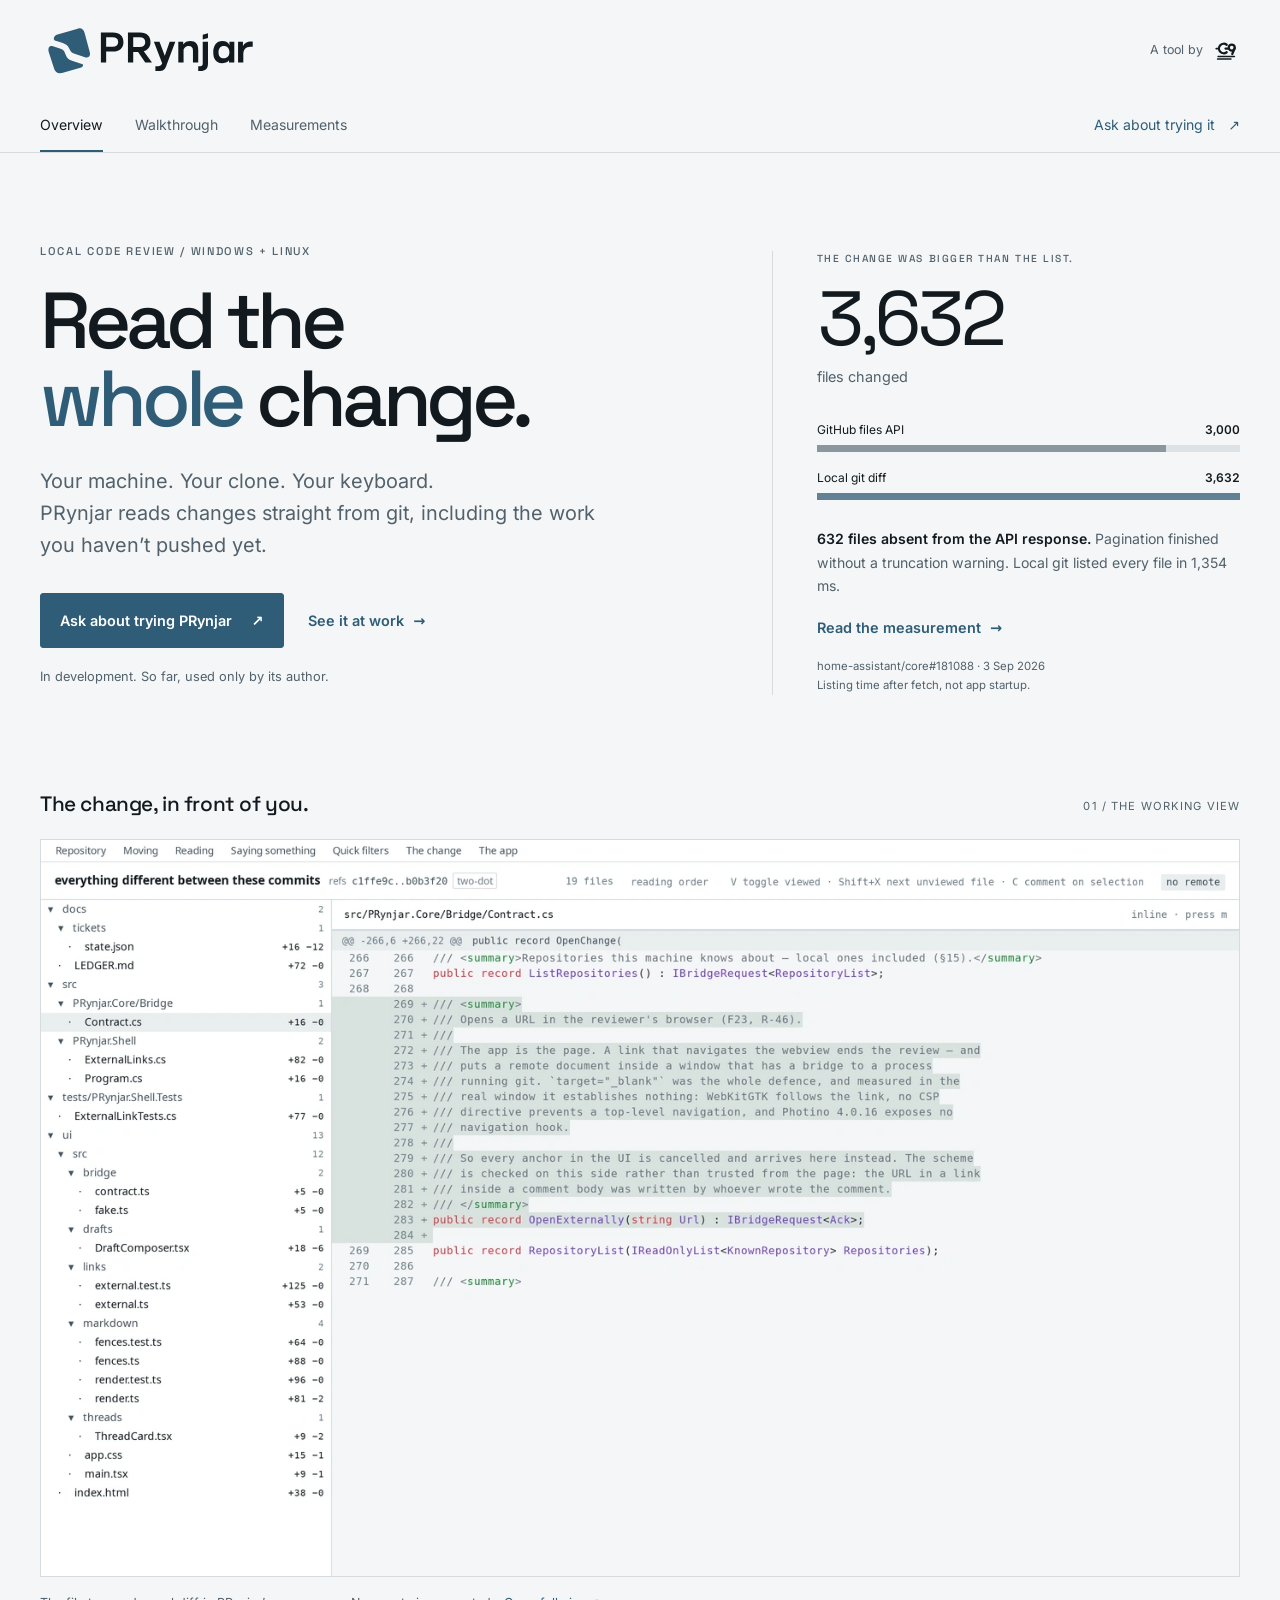
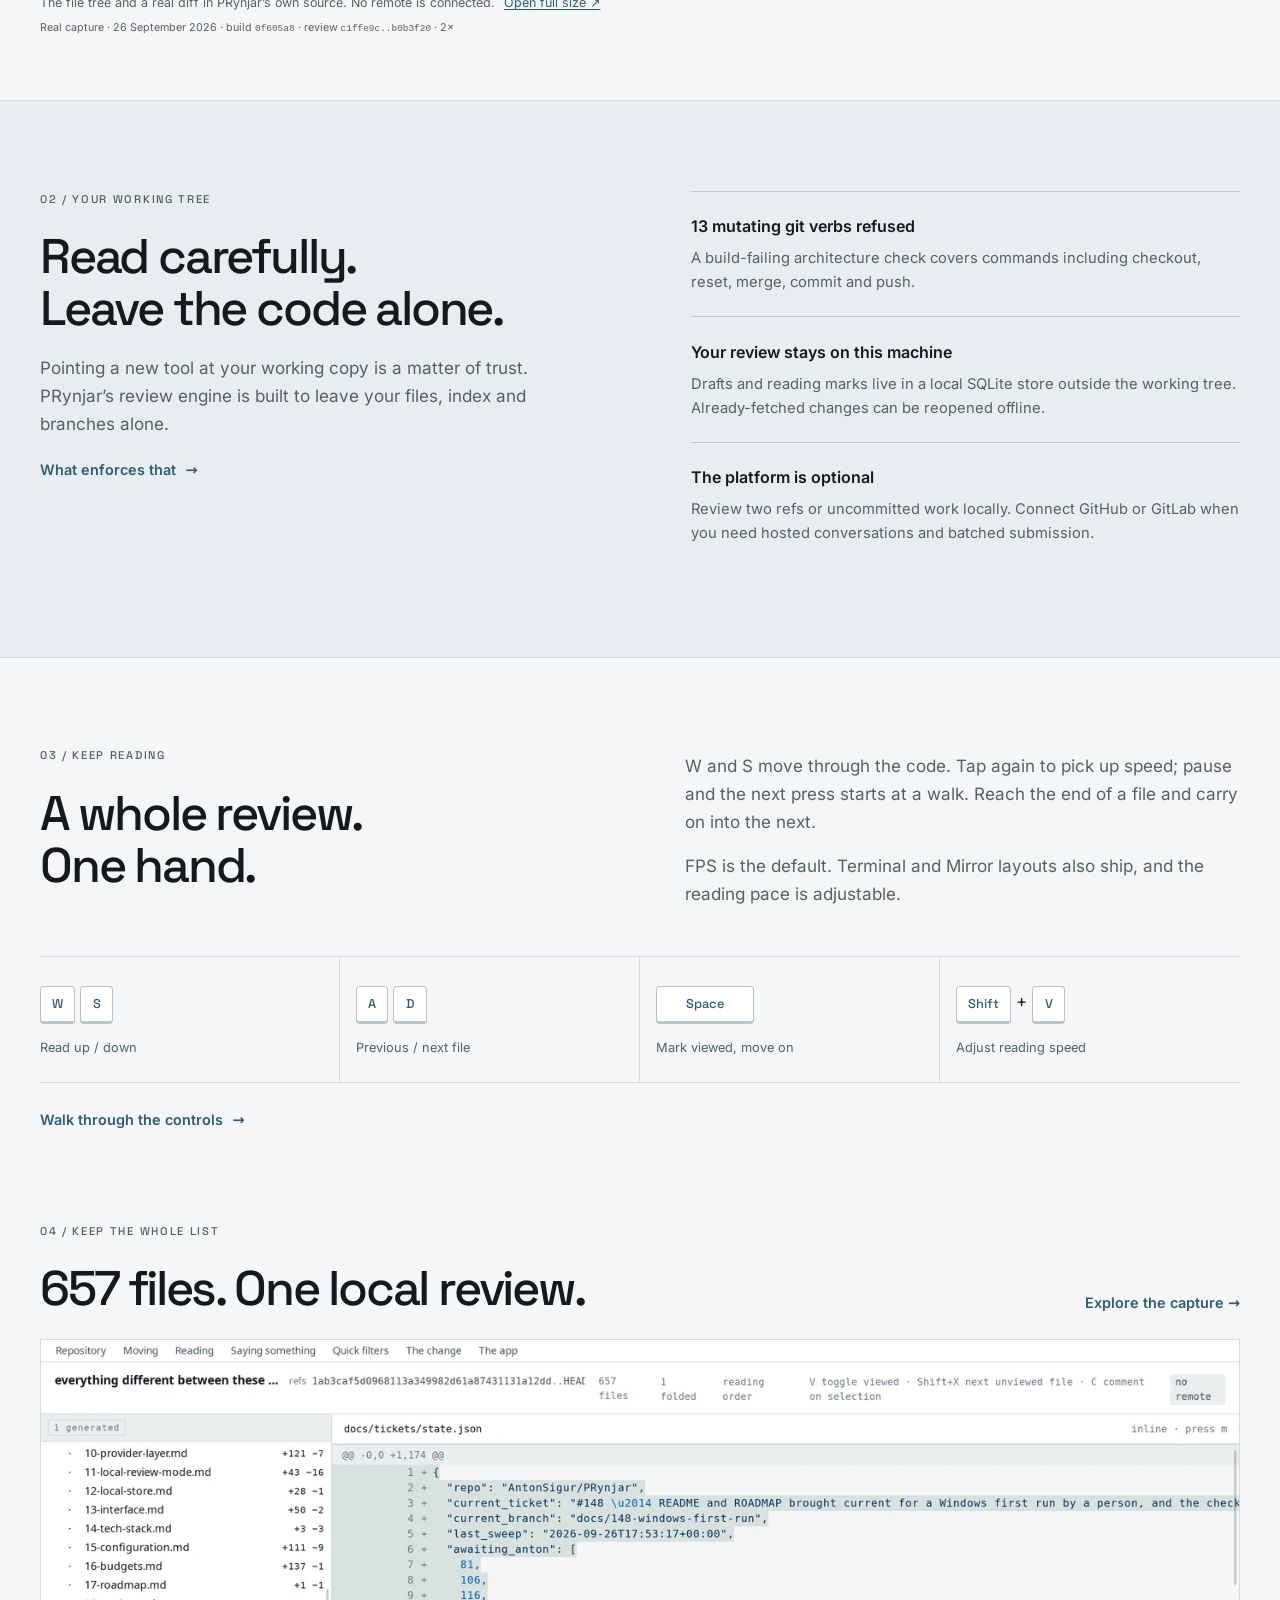
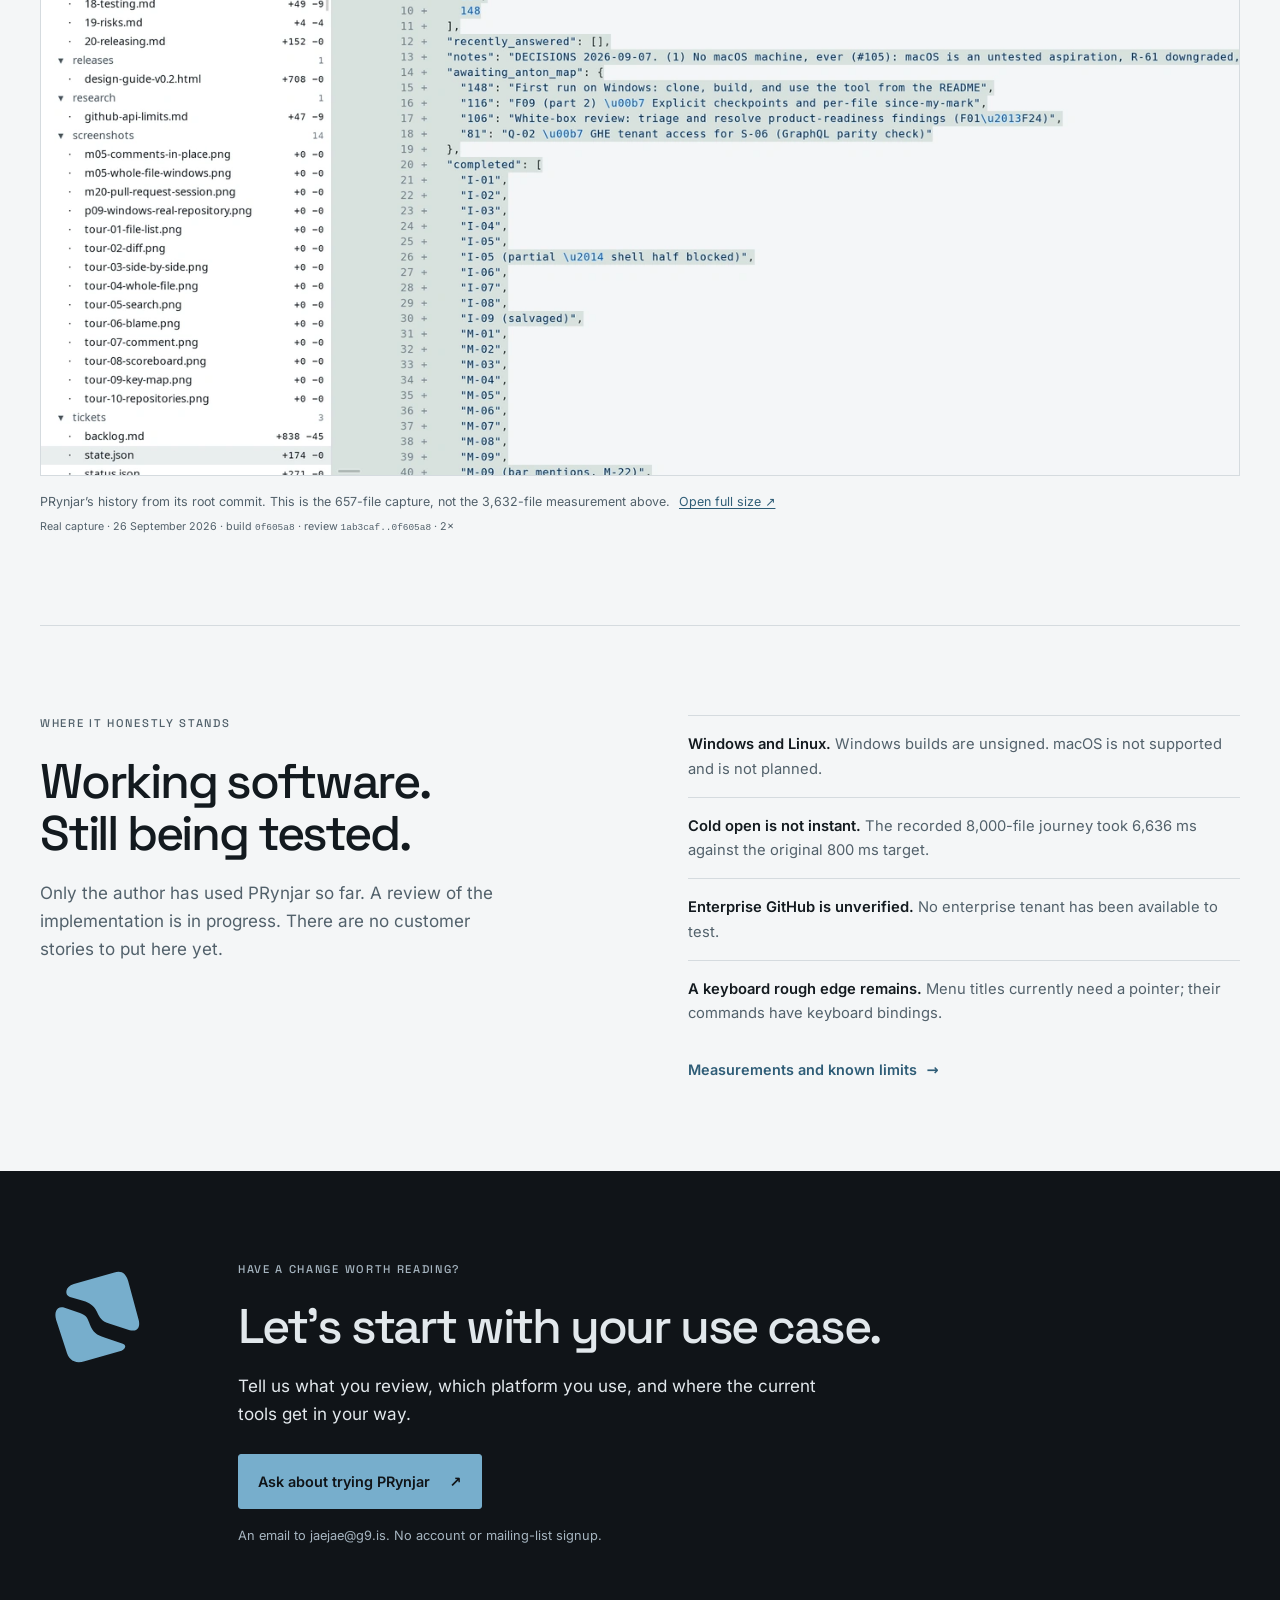
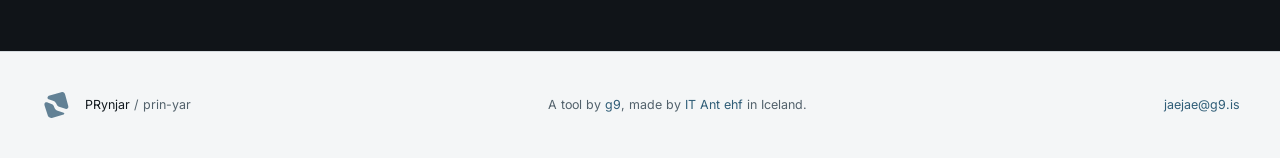
==== prynjar/index.html @ 42851b6b "publish: G9 static build (source 1573a5df144d)" ====
<!DOCTYPE html><html lang="en" data-product="prynjar"> <head><meta charset="utf-8"><meta name="viewport" content="width=device-width, initial-scale=1"><meta name="generator" content="Astro v5.18.2"><title>PRynjar — Read the whole change. | g9</title><meta name="description" content="Local code review for large changes and work you have not pushed yet. Read from git, keep drafts on your machine, and move with the keyboard."><link rel="canonical" href="https://g9.is/prynjar/"><meta name="theme-color" content="#f4f6f7"><link rel="icon" href="/prynjar/brand/prynjar.ico" sizes="16x16 24x24 32x32 48x48 64x64 128x128 256x256"><link rel="icon" href="/prynjar/brand/favicon.svg" type="image/svg+xml"><link rel="icon" href="/prynjar/brand/icon-32.png" type="image/png" sizes="32x32"><link rel="mask-icon" href="/products/prynjar.svg" color="#628195"><!-- Palette: Rose Peach (theme 6) is the locked default. The ?theme= switch
         (1–6) stays available for /preview; set data-theme before paint. --><script>
      (function () {
        try {
          var t = parseInt(
            new URLSearchParams(window.location.search).get('theme'),
            10
          );
          document.documentElement.dataset.theme =
            t >= 1 && t <= 6 ? String(t) : '6';
        } catch (e) {
          document.documentElement.dataset.theme = '6';
        }
      })();
    </script><!-- Open Graph --><meta property="og:type" content="website"><meta property="og:site_name" content="G9"><meta property="og:title" content="PRynjar — Read the whole change. | g9"><meta property="og:description" content="Local code review for large changes and work you have not pushed yet. Read from git, keep drafts on your machine, and move with the keyboard."><meta property="og:url" content="https://g9.is/prynjar/"><meta property="og:image" content="https://g9.is/prynjar/og.png"><meta property="og:image:alt" content="PRynjar. Read the whole change. Local code review by g9."><!-- Twitter --><meta name="twitter:card" content="summary_large_image"><meta name="twitter:title" content="PRynjar — Read the whole change. | g9"><meta name="twitter:description" content="Local code review for large changes and work you have not pushed yet. Read from git, keep drafts on your machine, and move with the keyboard."><meta name="twitter:image" content="https://g9.is/prynjar/og.png"><meta name="twitter:image:alt" content="PRynjar. Read the whole change. Local code review by g9."><link rel="sitemap" href="/sitemap-index.xml"><link rel="stylesheet" href="/assets/index.BQxhFFnc.css">
<link rel="stylesheet" href="/assets/index.HFUEUVM_.css"></head> <body> <a class="skip-link" href="#main">Skip to content</a>  <header class="pr-header"> <div class="pr-container pr-header-inner"> <a class="pr-brand" href="/prynjar/" aria-label="PRynjar overview"> <img class="pr-lockup" src="/prynjar/brand/lockup.svg" width="224" height="60" alt="PRynjar"> <img class="pr-compact-mark" src="/products/prynjar.svg" width="44" height="44" alt="PRynjar"> </a> <a class="pr-parent" href="/" aria-label="G9 home"><span>A tool by</span><svg class="wordmark " width="25" height="25" viewBox="0 0 100 100" role="img" aria-label="G9" fill="none" xmlns="http://www.w3.org/2000/svg"> <g stroke="currentColor" stroke-linecap="round" stroke-linejoin="round"> <g stroke-width="9"> <path d="M46.7 27 A19 19 0 1 0 46.7 57"></path> <path d="M54 42 L42 42"></path> </g> <g stroke-width="9"> <circle cx="67" cy="38" r="12"></circle> <path d="M78.6 40.9 L69 64"></path> </g> <g stroke-width="5.25"> <path d="M12 74 L78 74"></path> <path d="M10 84 L64 84"></path> </g> <g stroke-width="7"> <path d="M5 42 L11 42"></path> </g> </g> </svg></a> </div> <nav class="pr-container pr-nav" aria-label="PRynjar"> <a href="/prynjar/" aria-current="page">Overview</a><a href="/prynjar/workflow/">Walkthrough</a><a href="/prynjar/measurements/">Measurements</a> <a class="pr-nav-contact" href="/prynjar/#try">Ask about trying it <span aria-hidden="true">↗</span></a> </nav> </header> <main id="main" tabindex="-1"> <section class="pr-container pr-hero" aria-labelledby="headline"> <div class="pr-hero-copy"> <p class="pr-kicker">Local code review / Windows + Linux</p> <h1 id="headline">Read the<br><em>whole</em> change.</h1> <p class="pr-lede">Your machine. Your clone. Your keyboard.<br>PRynjar reads changes straight from git, including the work you haven’t pushed yet.</p> <div class="pr-actions"> <a class="pr-button" href="mailto:jaejae@g9.is?subject=Trying%20PRynjar">Ask about trying PRynjar <span aria-hidden="true">↗</span></a> <a class="pr-text-link" href="/prynjar/workflow/">See it at work <span aria-hidden="true">→</span></a> </div> <p class="pr-small">In development. So far, used only by its author.</p> </div> <aside class="pr-evidence" aria-label="The measurement that started PRynjar"> <p class="pr-kicker">The change was bigger than the list.</p> <div class="pr-measure-number">3,632<span>files changed</span></div> <div class="pr-bar-label"><span>GitHub files API</span><strong>3,000</strong></div> <div class="pr-measure-bar pr-measure-api" aria-hidden="true"><span></span></div> <div class="pr-bar-label"><span>Local git diff</span><strong>3,632</strong></div> <div class="pr-measure-bar pr-measure-git" aria-hidden="true"><span></span></div> <p><strong>632 files absent from the API response.</strong> Pagination finished without a truncation warning. Local git listed every file in 1,354 ms.</p> <a class="pr-text-link" href="/prynjar/measurements/#origin">Read the measurement <span aria-hidden="true">→</span></a> <p class="pr-micro">home-assistant/core#181088 · 3 Sep 2026<br>Listing time after fetch, not app startup.</p> </aside> </section> <section class="pr-container pr-product-view" aria-labelledby="view-title"> <div class="pr-section-line"><h2 id="view-title">The change, in front of you.</h2><span>01 / The working view</span></div> <figure class="pr-shot"> <a class="pr-shot-image" href="/assets/tour-02-diff.sUA-A8cJ.png" aria-label="Open full-size screenshot: PRynjar’s 19-file change tree beside a highlighted C# diff, with the menu bar and keyboard hints"> <img src="/assets/tour-02-diff.sUA-A8cJ_Z2rB0U1.webp" srcset="/assets/tour-02-diff.sUA-A8cJ_2p5Kxu.webp 700w, /assets/tour-02-diff.sUA-A8cJ_Z1NSpfc.webp 1400w, /assets/tour-02-diff.sUA-A8cJ_Z1UMCbw.webp 2100w, /assets/tour-02-diff.sUA-A8cJ_Z2rB0U1.webp 2800w" alt="PRynjar’s 19-file change tree beside a highlighted C# diff, with the menu bar and keyboard hints" sizes="(max-width: 760px) 1400px, (max-width: 1320px) 92vw, 1240px" loading="eager" fetchpriority="high" decoding="async" width="2800" height="1720"> </a> <figcaption> <span>The file tree and a real diff in PRynjar’s own source. No remote is connected. <a href="/assets/tour-02-diff.sUA-A8cJ.png">Open full size ↗</a></span> <span class="pr-provenance">Real capture · 26 September 2026 · build <code>0f605a8</code> · review <code>c1ffe9c..b0b3f20</code> · 2×</span> </figcaption> </figure> <p class="pr-mobile-hint">Swipe the image to read the interface, or open it at full size.</p> </section> <section class="pr-trust" aria-labelledby="trust-title"> <div class="pr-container pr-trust-grid"> <div> <p class="pr-kicker">02 / Your working tree</p> <h2 id="trust-title">Read carefully.<br>Leave the code alone.</h2> <p>Pointing a new tool at your working copy is a matter of trust. PRynjar’s review engine is built to leave your files, index and branches alone.</p> <a class="pr-text-link" href="/prynjar/measurements/#working-tree">What enforces that <span aria-hidden="true">→</span></a> </div> <dl class="pr-trust-facts"> <div><dt>13 mutating git verbs refused</dt><dd>A build-failing architecture check covers commands including checkout, reset, merge, commit and push.</dd></div> <div><dt>Your review stays on this machine</dt><dd>Drafts and reading marks live in a local SQLite store outside the working tree. Already-fetched changes can be reopened offline.</dd></div> <div><dt>The platform is optional</dt><dd>Review two refs or uncommitted work locally. Connect GitHub or GitLab when you need hosted conversations and batched submission.</dd></div> </dl> </div> </section> <section class="pr-container pr-section" aria-labelledby="keyboard-title"> <div class="pr-split"> <div><p class="pr-kicker">03 / Keep reading</p><h2 id="keyboard-title">A whole review.<br>One hand.</h2></div> <div><p>W and S move through the code. Tap again to pick up speed; pause and the next press starts at a walk. Reach the end of a file and carry on into the next.</p><p>FPS is the default. Terminal and Mirror layouts also ship, and the reading pace is adjustable.</p></div> </div> <dl class="pr-key-strip"> <div><dt><kbd>W</kbd> <kbd>S</kbd></dt><dd>Read up / down</dd></div> <div><dt><kbd>A</kbd> <kbd>D</kbd></dt><dd>Previous / next file</dd></div> <div><dt><kbd class="pr-space">Space</kbd></dt><dd>Mark viewed, move on</dd></div> <div><dt><kbd>Shift</kbd> + <kbd>V</kbd></dt><dd>Adjust reading speed</dd></div> </dl> <a class="pr-text-link" href="/prynjar/workflow/#keyboard">Walk through the controls <span aria-hidden="true">→</span></a> </section> <section class="pr-container pr-section pr-scale-section" aria-labelledby="scale-title"> <div class="pr-section-line"><div><p class="pr-kicker">04 / Keep the whole list</p><h2 id="scale-title">657 files. One local review.</h2></div><a class="pr-text-link" href="/prynjar/workflow/#scale">Explore the capture →</a></div> <figure class="pr-shot"> <a class="pr-shot-image" href="/assets/tour-13-scale.ChLCrhIO.png" aria-label="Open full-size screenshot: A real PRynjar review of 657 files, with the file count, tree and a bookkeeping file open"> <img src="/assets/tour-13-scale.ChLCrhIO_Z21K71v.webp" srcset="/assets/tour-13-scale.ChLCrhIO_Z18NQLH.webp 700w, /assets/tour-13-scale.ChLCrhIO_2etzT4.webp 1400w, /assets/tour-13-scale.ChLCrhIO_RWELT.webp 2100w, /assets/tour-13-scale.ChLCrhIO_Z21K71v.webp 2800w" alt="A real PRynjar review of 657 files, with the file count, tree and a bookkeeping file open" sizes="(max-width: 760px) 1400px, (max-width: 1320px) 92vw, 1240px" loading="lazy" fetchpriority="auto" decoding="async" width="2800" height="1720"> </a> <figcaption> <span>PRynjar’s history from its root commit. This is the 657-file capture, not the 3,632-file measurement above. <a href="/assets/tour-13-scale.ChLCrhIO.png">Open full size ↗</a></span> <span class="pr-provenance">Real capture · 26 September 2026 · build <code>0f605a8</code> · review <code>1ab3caf..0f605a8</code> · 2×</span> </figcaption> </figure> </section> <section class="pr-container pr-section pr-status" aria-labelledby="status-title"> <div><p class="pr-kicker">Where it honestly stands</p><h2 id="status-title">Working software.<br>Still being tested.</h2><p>Only the author has used PRynjar so far. A review of the implementation is in progress. There are no customer stories to put here yet.</p></div> <ul class="pr-status-list"> <li><strong>Windows and Linux.</strong> Windows builds are unsigned. macOS is not supported and is not planned.</li> <li><strong>Cold open is not instant.</strong> The recorded 8,000-file journey took 6,636 ms against the original 800 ms target.</li> <li><strong>Enterprise GitHub is unverified.</strong> No enterprise tenant has been available to test.</li> <li><strong>A keyboard rough edge remains.</strong> Menu titles currently need a pointer; their commands have keyboard bindings.</li> </ul> <a class="pr-text-link" href="/prynjar/measurements/#status">Measurements and known limits <span aria-hidden="true">→</span></a> </section> <section class="pr-contact" id="try" aria-labelledby="try-title"><div class="pr-container pr-contact-inner"> <img src="/prynjar/brand/icon-dark.svg" width="112" height="112" alt=""> <div><p class="pr-kicker">Have a change worth reading?</p><h2 id="try-title">Let’s start with your use case.</h2><p>Tell us what you review, which platform you use, and where the current tools get in your way.</p><a class="pr-button" href="mailto:jaejae@g9.is?subject=Trying%20PRynjar">Ask about trying PRynjar <span aria-hidden="true">↗</span></a><p class="pr-small">An email to jaejae@g9.is. No account or mailing-list signup.</p></div> </div></section> </main> <footer class="pr-footer"> <div class="pr-container pr-footer-inner"> <div><img src="/products/prynjar.svg" width="32" height="32" alt=""><span>PRynjar <span class="pr-muted">/ prin-yar</span></span></div> <p>A tool by <a href="/">g9</a>, made by <a href="https://itant.is">IT Ant ehf</a> in Iceland.</p> <a href="mailto:jaejae@g9.is">jaejae@g9.is</a> </div> </footer>  </body></html>
---- assets/index.BQxhFFnc.css ----
@font-face{font-family:Space Grotesk;font-style:normal;font-display:swap;font-weight:400;src:url(/assets/space-grotesk-vietnamese-400-normal.B7xT_GF5.woff2) format("woff2"),url(/assets/space-grotesk-vietnamese-400-normal.BIWiOVfw.woff) format("woff");unicode-range:U+0102-0103,U+0110-0111,U+0128-0129,U+0168-0169,U+01A0-01A1,U+01AF-01B0,U+0300-0301,U+0303-0304,U+0308-0309,U+0323,U+0329,U+1EA0-1EF9,U+20AB}@font-face{font-family:Space Grotesk;font-style:normal;font-display:swap;font-weight:400;src:url(/assets/space-grotesk-latin-ext-400-normal.CfP_5XZW.woff2) format("woff2"),url(/assets/space-grotesk-latin-ext-400-normal.DRPE3kg4.woff) format("woff");unicode-range:U+0100-02BA,U+02BD-02C5,U+02C7-02CC,U+02CE-02D7,U+02DD-02FF,U+0304,U+0308,U+0329,U+1D00-1DBF,U+1E00-1E9F,U+1EF2-1EFF,U+2020,U+20A0-20AB,U+20AD-20C0,U+2113,U+2C60-2C7F,U+A720-A7FF}@font-face{font-family:Space Grotesk;font-style:normal;font-display:swap;font-weight:400;src:url(/assets/space-grotesk-latin-400-normal.CJ-V5oYT.woff2) format("woff2"),url(/assets/space-grotesk-latin-400-normal.BnQMeOim.woff) format("woff");unicode-range:U+0000-00FF,U+0131,U+0152-0153,U+02BB-02BC,U+02C6,U+02DA,U+02DC,U+0304,U+0308,U+0329,U+2000-206F,U+20AC,U+2122,U+2191,U+2193,U+2212,U+2215,U+FEFF,U+FFFD}@font-face{font-family:Space Grotesk;font-style:normal;font-display:swap;font-weight:500;src:url(/assets/space-grotesk-vietnamese-500-normal.BmEvtly_.woff2) format("woff2"),url(/assets/space-grotesk-vietnamese-500-normal.BTqKIpxg.woff) format("woff");unicode-range:U+0102-0103,U+0110-0111,U+0128-0129,U+0168-0169,U+01A0-01A1,U+01AF-01B0,U+0300-0301,U+0303-0304,U+0308-0309,U+0323,U+0329,U+1EA0-1EF9,U+20AB}@font-face{font-family:Space Grotesk;font-style:normal;font-display:swap;font-weight:500;src:url(/assets/space-grotesk-latin-ext-500-normal.DUe3BAxM.woff2) format("woff2"),url(/assets/space-grotesk-latin-ext-500-normal.3dgZTiw9.woff) format("woff");unicode-range:U+0100-02BA,U+02BD-02C5,U+02C7-02CC,U+02CE-02D7,U+02DD-02FF,U+0304,U+0308,U+0329,U+1D00-1DBF,U+1E00-1E9F,U+1EF2-1EFF,U+2020,U+20A0-20AB,U+20AD-20C0,U+2113,U+2C60-2C7F,U+A720-A7FF}@font-face{font-family:Space Grotesk;font-style:normal;font-display:swap;font-weight:500;src:url(/assets/space-grotesk-latin-500-normal.lFbtlQH6.woff2) format("woff2"),url(/assets/space-grotesk-latin-500-normal.CNSSEhBt.woff) format("woff");unicode-range:U+0000-00FF,U+0131,U+0152-0153,U+02BB-02BC,U+02C6,U+02DA,U+02DC,U+0304,U+0308,U+0329,U+2000-206F,U+20AC,U+2122,U+2191,U+2193,U+2212,U+2215,U+FEFF,U+FFFD}@font-face{font-family:Space Grotesk;font-style:normal;font-display:swap;font-weight:600;src:url(/assets/space-grotesk-vietnamese-600-normal.DUi7WF5p.woff2) format("woff2"),url(/assets/space-grotesk-vietnamese-600-normal.D6zpsUhD.woff) format("woff");unicode-range:U+0102-0103,U+0110-0111,U+0128-0129,U+0168-0169,U+01A0-01A1,U+01AF-01B0,U+0300-0301,U+0303-0304,U+0308-0309,U+0323,U+0329,U+1EA0-1EF9,U+20AB}@font-face{font-family:Space Grotesk;font-style:normal;font-display:swap;font-weight:600;src:url(/assets/space-grotesk-latin-ext-600-normal.DxxdqCpr.woff2) format("woff2"),url(/assets/space-grotesk-latin-ext-600-normal.VcznFIpX.woff) format("woff");unicode-range:U+0100-02BA,U+02BD-02C5,U+02C7-02CC,U+02CE-02D7,U+02DD-02FF,U+0304,U+0308,U+0329,U+1D00-1DBF,U+1E00-1E9F,U+1EF2-1EFF,U+2020,U+20A0-20AB,U+20AD-20C0,U+2113,U+2C60-2C7F,U+A720-A7FF}@font-face{font-family:Space Grotesk;font-style:normal;font-display:swap;font-weight:600;src:url(/assets/space-grotesk-latin-600-normal.DjKNqYRj.woff2) format("woff2"),url(/assets/space-grotesk-latin-600-normal.BflQw4A9.woff) format("woff");unicode-range:U+0000-00FF,U+0131,U+0152-0153,U+02BB-02BC,U+02C6,U+02DA,U+02DC,U+0304,U+0308,U+0329,U+2000-206F,U+20AC,U+2122,U+2191,U+2193,U+2212,U+2215,U+FEFF,U+FFFD}@font-face{font-family:Space Grotesk;font-style:normal;font-display:swap;font-weight:700;src:url(/assets/space-grotesk-vietnamese-700-normal.DMty7AZE.woff2) format("woff2"),url(/assets/space-grotesk-vietnamese-700-normal.Duxec5Rn.woff) format("woff");unicode-range:U+0102-0103,U+0110-0111,U+0128-0129,U+0168-0169,U+01A0-01A1,U+01AF-01B0,U+0300-0301,U+0303-0304,U+0308-0309,U+0323,U+0329,U+1EA0-1EF9,U+20AB}@font-face{font-family:Space Grotesk;font-style:normal;font-display:swap;font-weight:700;src:url(/assets/space-grotesk-latin-ext-700-normal.BQnZhY3m.woff2) format("woff2"),url(/assets/space-grotesk-latin-ext-700-normal.HVCqSBdx.woff) format("woff");unicode-range:U+0100-02BA,U+02BD-02C5,U+02C7-02CC,U+02CE-02D7,U+02DD-02FF,U+0304,U+0308,U+0329,U+1D00-1DBF,U+1E00-1E9F,U+1EF2-1EFF,U+2020,U+20A0-20AB,U+20AD-20C0,U+2113,U+2C60-2C7F,U+A720-A7FF}@font-face{font-family:Space Grotesk;font-style:normal;font-display:swap;font-weight:700;src:url(/assets/space-grotesk-latin-700-normal.RjhwGPKo.woff2) format("woff2"),url(/assets/space-grotesk-latin-700-normal.CwsQ-cCU.woff) format("woff");unicode-range:U+0000-00FF,U+0131,U+0152-0153,U+02BB-02BC,U+02C6,U+02DA,U+02DC,U+0304,U+0308,U+0329,U+2000-206F,U+20AC,U+2122,U+2191,U+2193,U+2212,U+2215,U+FEFF,U+FFFD}@font-face{font-family:Inter Variable;font-style:normal;font-display:swap;font-weight:100 900;src:url(/assets/inter-cyrillic-ext-wght-normal.BOeWTOD4.woff2) format("woff2-variations");unicode-range:U+0460-052F,U+1C80-1C8A,U+20B4,U+2DE0-2DFF,U+A640-A69F,U+FE2E-FE2F}@font-face{font-family:Inter Variable;font-style:normal;font-display:swap;font-weight:100 900;src:url(/assets/inter-cyrillic-wght-normal.DqGufNeO.woff2) format("woff2-variations");unicode-range:U+0301,U+0400-045F,U+0490-0491,U+04B0-04B1,U+2116}@font-face{font-family:Inter Variable;font-style:normal;font-display:swap;font-weight:100 900;src:url(/assets/inter-greek-ext-wght-normal.DlzME5K_.woff2) format("woff2-variations");unicode-range:U+1F00-1FFF}@font-face{font-family:Inter Variable;font-style:normal;font-display:swap;font-weight:100 900;src:url(/assets/inter-greek-wght-normal.CkhJZR-_.woff2) format("woff2-variations");unicode-range:U+0370-0377,U+037A-037F,U+0384-038A,U+038C,U+038E-03A1,U+03A3-03FF}@font-face{font-family:Inter Variable;font-style:normal;font-display:swap;font-weight:100 900;src:url(/assets/inter-vietnamese-wght-normal.CBcvBZtf.woff2) format("woff2-variations");unicode-range:U+0102-0103,U+0110-0111,U+0128-0129,U+0168-0169,U+01A0-01A1,U+01AF-01B0,U+0300-0301,U+0303-0304,U+0308-0309,U+0323,U+0329,U+1EA0-1EF9,U+20AB}@font-face{font-family:Inter Variable;font-style:normal;font-display:swap;font-weight:100 900;src:url(/assets/inter-latin-ext-wght-normal.DO1Apj_S.woff2) format("woff2-variations");unicode-range:U+0100-02BA,U+02BD-02C5,U+02C7-02CC,U+02CE-02D7,U+02DD-02FF,U+0304,U+0308,U+0329,U+1D00-1DBF,U+1E00-1E9F,U+1EF2-1EFF,U+2020,U+20A0-20AB,U+20AD-20C0,U+2113,U+2C60-2C7F,U+A720-A7FF}@font-face{font-family:Inter Variable;font-style:normal;font-display:swap;font-weight:100 900;src:url(/assets/inter-latin-wght-normal.Dx4kXJAl.woff2) format("woff2-variations");unicode-range:U+0000-00FF,U+0131,U+0152-0153,U+02BB-02BC,U+02C6,U+02DA,U+02DC,U+0304,U+0308,U+0329,U+2000-206F,U+20AC,U+2122,U+2191,U+2193,U+2212,U+2215,U+FEFF,U+FFFD}:root{--bg: #fff4f6;--surface: #ffffff;--surface-2: #fff9fa;--border: #f6d6de;--text: #3b1a26;--muted: #864f5d;--accent: #c42a5e;--accent-2: #ff8fb0;--accent-ink: #ffffff;--maxw: 1120px;--radius: 16px;--font-display: "Space Grotesk", system-ui, sans-serif;--font-body: "Inter Variable", "Inter", system-ui, -apple-system, Segoe UI, Roboto, sans-serif;--grad: linear-gradient(135deg, var(--accent), var(--accent-2));--glow-1: color-mix(in srgb, var(--accent) 14%, transparent);--glow-2: color-mix(in srgb, var(--accent-2) 16%, transparent);--shadow-sm: 0 1px 2px rgba(16, 24, 40, .04), 0 6px 16px -10px rgba(16, 24, 40, .18);--shadow-md: 0 12px 32px -16px rgba(16, 24, 40, .28)}[data-theme="1"]{--bg: #f2f7ff;--surface: #ffffff;--surface-2: #f7faff;--border: #dce7f6;--text: #15243b;--muted: #4f5e78;--accent: #2563d8;--accent-2: #5c8bff;--accent-ink: #ffffff}[data-theme="2"]{--bg: #fff6f0;--surface: #ffffff;--surface-2: #fffaf6;--border: #f6dccd;--text: #3a2217;--muted: #855646;--accent: #cd3f17;--accent-2: #ff8a3d;--accent-ink: #ffffff}[data-theme="3"]{--bg: #ecfaf5;--surface: #ffffff;--surface-2: #f4fcf9;--border: #cceae0;--text: #0e302a;--muted: #41675d;--accent: #067a61;--accent-2: #23c7a2;--accent-ink: #ffffff}[data-theme="4"]{--bg: #f6f3ff;--surface: #ffffff;--surface-2: #fbf9ff;--border: #e4dcf7;--text: #271a3d;--muted: #5c5078;--accent: #7345dc;--accent-2: #a98bff;--accent-ink: #ffffff}[data-theme="5"]{--bg: #fafcec;--surface: #ffffff;--surface-2: #fdfef4;--border: #e5e8c2;--text: #2a2d10;--muted: #59602b;--accent: #4f7a0b;--accent-2: #a6cc2b;--accent-ink: #ffffff}[data-theme="6"]{--bg: #fff4f6;--surface: #ffffff;--surface-2: #fff9fa;--border: #f6d6de;--text: #3b1a26;--muted: #864f5d;--accent: #c42a5e;--accent-2: #ff8fb0;--accent-ink: #ffffff}*,*:before,*:after{box-sizing:border-box}html{scroll-behavior:smooth}body{margin:0;background:var(--bg);color:var(--text);font-family:var(--font-body);font-size:17px;line-height:1.65;-webkit-font-smoothing:antialiased;text-rendering:optimizeLegibility;overflow-x:hidden}body:before{content:"";position:fixed;inset:-20vh -10vw auto;height:80vh;z-index:-2;background:radial-gradient(55% 50% at 78% 4%,var(--glow-1),transparent 70%),radial-gradient(45% 45% at 10% 0%,var(--glow-2),transparent 70%);pointer-events:none}body:after{content:"";position:fixed;inset:0;z-index:-3;background-image:linear-gradient(rgba(16,24,40,.025) 1px,transparent 1px),linear-gradient(90deg,rgba(16,24,40,.025) 1px,transparent 1px);background-size:64px 64px;mask-image:radial-gradient(circle at 50% 18%,#000 0%,transparent 72%);pointer-events:none}a{color:var(--accent);text-decoration:none}a:hover{text-decoration:underline}h1,h2,h3{font-family:var(--font-display);font-weight:700;line-height:1.1;letter-spacing:-.02em;margin:0 0 .4em;color:var(--text)}p{margin:0 0 1rem}img,svg{max-width:100%}.container{width:100%;max-width:var(--maxw);margin-inline:auto;padding-inline:clamp(1.25rem,4vw,2.5rem)}.eyebrow{display:inline-flex;align-items:center;gap:.5rem;font-family:var(--font-display);font-size:.72rem;font-weight:600;letter-spacing:.26em;text-transform:uppercase;color:var(--muted)}.eyebrow:before{content:"";width:1.6rem;height:2px;border-radius:2px;background:var(--grad)}.section{padding-block:clamp(3.5rem,8vw,6.5rem);position:relative}.skip-link{position:absolute;left:-999px;top:0;z-index:100;background:var(--accent);color:var(--accent-ink);padding:.6rem 1rem;border-radius:0 0 8px;font-weight:600}.skip-link:focus{left:0}.btn{display:inline-flex;align-items:center;gap:.55rem;font-family:var(--font-display);font-weight:600;font-size:.98rem;letter-spacing:.01em;padding:.8rem 1.4rem;border-radius:999px;border:1px solid transparent;cursor:pointer;transition:transform .18s ease,box-shadow .18s ease,background .18s ease,border-color .18s ease,color .18s ease;text-decoration:none}.btn--primary{background:var(--accent);color:var(--accent-ink);box-shadow:var(--shadow-sm)}.btn--primary:hover{transform:translateY(-2px);text-decoration:none;box-shadow:var(--shadow-md)}.btn--ghost{background:var(--surface);color:var(--text);border-color:var(--border)}.btn--ghost:hover{border-color:var(--accent);color:var(--accent);text-decoration:none}.btn .arrow{transition:transform .18s ease}.btn:hover .arrow{transform:translate(3px)}:focus-visible{outline:2px solid var(--accent);outline-offset:3px;border-radius:4px}.site-header{position:sticky;top:0;z-index:50;backdrop-filter:blur(12px);background:color-mix(in srgb,var(--bg) 80%,transparent);border-bottom:1px solid var(--border)}.site-header .container{display:flex;align-items:center;justify-content:space-between;height:66px}.site-header .wordmark{color:var(--text)}.nav-links{display:flex;align-items:center;gap:1.6rem}.nav-links a{color:var(--muted);font-size:.95rem;font-weight:500}.nav-links a:hover{color:var(--accent);text-decoration:none}.hero{padding-block:clamp(4rem,11vw,8rem) clamp(3rem,7vw,5.5rem);text-align:center}.hero .wordmark-xl{margin-inline:auto;color:var(--text)}.hero h1{font-size:clamp(2.4rem,7vw,4.5rem);margin-top:1.4rem;color:var(--text)}.hero h1 .force{color:var(--accent)}.hero .lede{max-width:48ch;margin:1.15rem auto 2.1rem;color:var(--muted);font-size:clamp(1.05rem,2.4vw,1.25rem)}.hero .cta-row{display:flex;gap:.9rem;justify-content:center;flex-wrap:wrap}.section-head{max-width:60ch;margin-bottom:2.5rem}.section-head h2{font-size:clamp(1.7rem,4vw,2.5rem);margin-top:.7rem}.section-head p{color:var(--muted);font-size:1.08rem}.product-grid{display:grid;grid-template-columns:repeat(auto-fit,minmax(280px,1fr));gap:1.25rem}.product-card{position:relative;display:flex;flex-direction:column;padding:1.8rem;border-radius:var(--radius);background:linear-gradient(180deg,var(--surface),var(--surface-2));border:1px solid var(--border);box-shadow:var(--shadow-sm);overflow:hidden;transition:transform .2s ease,border-color .2s ease,box-shadow .2s ease}.product-card:before{content:"";position:absolute;inset:0 0 auto;height:3px;background:var(--grad)}.product-card:hover{transform:translateY(-4px);border-color:color-mix(in srgb,var(--accent) 45%,var(--border));box-shadow:var(--shadow-md)}.product-card.is-coming{border-style:dashed;background:var(--surface-2);box-shadow:none}.product-card[data-product=prynjar]:before{background:var(--card-accent)}.product-card[data-product=prynjar] .card-icon{border-radius:0;box-shadow:none}.product-card .badge{align-self:flex-start;font-family:var(--font-display);font-size:.68rem;font-weight:600;letter-spacing:.16em;text-transform:uppercase;padding:.3rem .7rem;border-radius:999px;border:1px solid var(--border);color:var(--muted);margin-bottom:1.1rem}.product-card .badge.live{color:var(--accent-ink);background:var(--accent);border-color:transparent}.product-card h3{font-size:1.45rem;margin-bottom:.35rem}.product-card .card-icon{width:52px;height:52px;border-radius:13px;margin-bottom:1.1rem;box-shadow:var(--shadow-sm)}.product-card .card-label{align-self:flex-start;font-family:var(--font-display);font-size:.68rem;font-weight:600;letter-spacing:.16em;text-transform:uppercase;color:var(--muted);margin-bottom:.9rem}.product-card .card-note{align-self:flex-start;margin-top:-.55rem;margin-bottom:1rem;padding:.18rem .65rem;font-family:var(--font-display);font-size:.68rem;font-weight:600;letter-spacing:.03em;color:#fff;background:var(--accent);border-radius:999px}.product-card .tagline{font-family:var(--font-display);font-weight:500;color:var(--text);margin-bottom:.7rem}.product-card .desc{color:var(--muted);font-size:.98rem;flex:1}.product-card .card-cta{margin-top:1.2rem;display:inline-flex;align-items:center;gap:.45rem;font-family:var(--font-display);font-weight:600;color:var(--accent)}.product-card .card-cta .arrow{transition:transform .18s ease}.product-card a.stretched:after{content:"";position:absolute;inset:0}.product-card:hover .card-cta .arrow{transform:translate(4px)}.product-card .card-cta.disabled{color:var(--muted)}.about-wrap{display:grid;grid-template-columns:1.3fr 1fr;gap:2.5rem;align-items:center}.about-card{padding:1.9rem;border-radius:var(--radius);background:linear-gradient(180deg,var(--surface),var(--surface-2));border:1px solid var(--border);box-shadow:var(--shadow-sm)}.about-card .lineage{display:flex;align-items:center;gap:.7rem;font-family:var(--font-display);font-weight:600;letter-spacing:.02em}.about-card .lineage .dot{width:9px;height:9px;border-radius:50%;background:var(--grad)}.about-card ul{list-style:none;padding:0;margin:1.2rem 0 0;display:grid;gap:.55rem}.about-card li{position:relative;padding-left:1.2rem;color:var(--muted)}.about-card li:before{content:"›";position:absolute;left:0;color:var(--accent);font-weight:700}.site-footer{border-top:1px solid var(--border);padding-block:2.4rem;color:var(--muted);font-size:.92rem}.site-footer .container{display:flex;flex-wrap:wrap;gap:1rem 2rem;align-items:center;justify-content:space-between}.site-footer .foot-brand{display:flex;align-items:center;gap:.7rem}.site-footer .wordmark{color:var(--text)}.site-footer a,.site-footer a:hover{color:var(--accent)}@media(max-width:760px){.nav-links{display:none}.about-wrap{grid-template-columns:1fr}}@media(prefers-reduced-motion:reduce){html{scroll-behavior:auto}*{transition:none!important}}
---- assets/index.HFUEUVM_.css ----
html[data-product=prynjar]{--bg: #f4f6f7;--surface: #fff;--text: #131a1f;--muted: #52616b;--border: #d5dbdf;--accent: #2f5d77;--accent-ink: #fff;--pr-steel: #628195;--pr-oxide: #a2563a;scroll-padding-top:2rem}[data-product=prynjar] body{overflow-x:visible}[data-product=prynjar] body:before,[data-product=prynjar] body:after{display:none}[data-product=prynjar] h1,[data-product=prynjar] h2,[data-product=prynjar] h3{font-weight:500;text-wrap:balance}[data-product=prynjar] h2{font-size:clamp(2rem,3.8vw,3.3rem);line-height:1.08;letter-spacing:-.045em}[data-product=prynjar] h3{font-size:1.45rem;line-height:1.2}[data-product=prynjar] a:hover{text-underline-offset:.25em}[data-product=prynjar] code{font-size:.88em;overflow-wrap:anywhere}[data-product=prynjar] ::selection{background:#c9dde8;color:#131a1f}.pr-container{width:min(100% - 5rem,1240px);margin-inline:auto}.pr-header{background:var(--bg);border-bottom:1px solid var(--border)}.pr-header-inner{display:flex;align-items:center;justify-content:space-between;min-height:100px;gap:1.5rem}.pr-brand{display:block;line-height:0}.pr-lockup{display:block;width:224px;height:auto}.pr-compact-mark{display:none}.pr-parent{display:flex;align-items:center;gap:.75rem;color:var(--muted);font-size:.78rem}.pr-parent .wordmark{color:var(--text)}.pr-nav{display:flex;align-items:stretch;gap:2rem;min-height:52px;font-size:.88rem}.pr-nav a{display:flex;align-items:center;gap:.8rem;border-bottom:2px solid transparent;color:var(--muted);padding-block:.75rem}.pr-nav a[aria-current=page]{border-color:var(--accent);color:var(--text)}.pr-nav .pr-nav-contact{margin-left:auto;color:var(--accent)}.pr-hero{display:grid;grid-template-columns:1.4fr 1fr;gap:clamp(2rem,6vw,6rem);padding-block:clamp(3rem,7vw,6.5rem);align-items:center}.pr-kicker{font:500 .7rem/1.5 var(--font-display);text-transform:uppercase;letter-spacing:.15em;color:var(--muted);margin-bottom:1.4rem}.pr-hero h1{font-size:clamp(3.5rem,6.2vw,6rem);letter-spacing:-.065em;line-height:.98;margin:0 0 1.8rem}.pr-hero h1 em{font-style:normal;color:var(--accent)}.pr-lede{font-size:clamp(1.06rem,1.55vw,1.25rem);line-height:1.6;max-width:45ch;color:var(--muted)}.pr-actions{display:flex;flex-wrap:wrap;align-items:center;gap:1.5rem;margin:2rem 0 1.15rem}.pr-button{display:inline-flex;justify-content:center;align-items:center;gap:1.2rem;background:var(--accent);color:var(--accent-ink);padding:.9rem 1.2rem;border:1px solid var(--accent);font-size:.9rem;font-weight:600;border-radius:3px}.pr-button:hover{text-decoration:none;background:#234b62}.pr-text-link{display:inline-flex;gap:.6rem;align-items:center;font-size:.9rem;font-weight:600}.pr-small{font-size:.8rem;color:var(--muted)}.pr-micro{font-size:.71rem;line-height:1.65;color:var(--muted);margin:1rem 0 0}.pr-muted{color:var(--muted)}.pr-evidence{border-left:1px solid var(--border);padding-left:clamp(1.5rem,3.4vw,3rem)}.pr-evidence>.pr-kicker{font-size:.64rem;margin-bottom:.85rem}.pr-measure-number{font:400 clamp(3.6rem,6vw,5.5rem)/1 var(--font-display);letter-spacing:-.065em;margin-bottom:2rem;font-variant-numeric:tabular-nums}.pr-measure-number span{display:block;margin-top:.55rem;font:400 .9rem/1.5 var(--font-body);letter-spacing:0;color:var(--muted)}.pr-bar-label{display:flex;justify-content:space-between;gap:1rem;font-size:.75rem;margin-bottom:.35rem}.pr-bar-label strong{font-variant-numeric:tabular-nums;font-weight:600}.pr-measure-bar{height:7px;margin-bottom:1rem;background:#dce2e5}.pr-measure-bar span{height:100%;display:block}.pr-measure-api span{width:82.599%;background:#8b979e}.pr-measure-git span{width:100%;background:var(--pr-steel)}.pr-evidence>p:not(.pr-kicker):not(.pr-micro){margin-top:1.7rem;font-size:.88rem;color:var(--muted)}.pr-evidence strong{color:var(--text);font-weight:600}.pr-section{padding-block:clamp(3.5rem,7vw,6.5rem)}.pr-section-line{display:flex;justify-content:space-between;align-items:end;gap:2rem;margin-bottom:1.5rem}.pr-section-line>span{font-size:.7rem;color:var(--muted);text-transform:uppercase;letter-spacing:.1em}.pr-section-line h2{margin:0}.pr-product-view{padding-bottom:4rem}.pr-product-view h2{font-size:1.3rem;letter-spacing:-.02em}.pr-shot{margin:0;min-width:0}.pr-shot-image{display:block;border:1px solid var(--border);background:#fff;overflow:auto}.pr-shot-image img{display:block;width:100%;height:auto;max-width:none}.pr-shot-image:focus-visible{outline-offset:5px}.pr-shot figcaption{display:grid;gap:.35rem;color:var(--muted);font-size:.78rem;line-height:1.6;padding-top:1rem}.pr-shot figcaption a{white-space:nowrap;margin-left:.4em;text-decoration:underline;text-underline-offset:.2em}.pr-provenance{font-size:.67rem;overflow-wrap:anywhere}.pr-mobile-hint{display:none;font-size:.75rem;color:var(--muted)}.pr-trust{background:#e8edf0;padding-block:clamp(3.5rem,7vw,6.5rem);border-block:1px solid var(--border)}.pr-trust-grid{display:grid;grid-template-columns:1fr 1fr;gap:clamp(3rem,8vw,8rem)}.pr-trust p:not(.pr-kicker){max-width:46ch;color:var(--muted)}.pr-trust-facts{margin:0}.pr-trust-facts>div{border-top:1px solid #bfcbd2;padding:1.35rem 0}.pr-trust-facts dt{font-weight:600;font-size:1rem;margin-bottom:.4rem}.pr-trust-facts dd{margin:0;color:var(--muted);font-size:.92rem}.pr-split{display:grid;grid-template-columns:1fr 1fr;gap:clamp(2rem,7vw,7rem)}.pr-split>div:last-child{color:var(--muted);padding-top:.3rem}.pr-key-strip{display:grid;grid-template-columns:repeat(4,1fr);border-block:1px solid var(--border);margin:2rem 0 1.4rem}.pr-key-strip>div{padding:1.8rem 1rem 1.5rem;border-right:1px solid var(--border)}.pr-key-strip>div:first-child{padding-left:0}.pr-key-strip>div:last-child{border-right:0}.pr-key-strip dd{margin:.8rem 0 0;font-size:.8rem;color:var(--muted)}.pr-key-strip dt{white-space:nowrap}[data-product=prynjar] kbd{display:inline-block;font:500 .8rem/1 var(--font-display);border:1px solid #b9c4cb;border-bottom-width:3px;border-radius:4px;padding:.65rem .7rem;background:#fff;color:#2f5d77}[data-product=prynjar] kbd.pr-space{padding-inline:1.8rem}.pr-scale-section{padding-top:0}.pr-status{display:grid;grid-template-columns:1fr 1fr;gap:1rem 6rem;border-top:1px solid var(--border)}.pr-status p:not(.pr-kicker){color:var(--muted);max-width:42ch}.pr-status-list{list-style:none;padding:0;margin:0}.pr-status-list li{border-top:1px solid var(--border);padding:1rem 0;color:var(--muted);font-size:.92rem}.pr-status-list strong{color:var(--text);font-weight:600}.pr-status>a{grid-column:2}.pr-contact{background:#101418;color:#e2e8ec;padding-block:clamp(3.5rem,7vw,6rem);--accent: #77aecc;--accent-ink: #101418;--muted: #a6b5c0}.pr-contact-inner{display:grid;grid-template-columns:150px 1fr;gap:3rem;align-items:start}[data-product=prynjar] .pr-contact h2{color:#e2e8ec}.pr-contact p{max-width:54ch}.pr-contact .pr-button{margin:.65rem 0 1rem}.pr-contact .pr-button:hover{background:#a3c8de}.pr-footer{padding-block:2.3rem;border-top:1px solid var(--border);font-size:.78rem}.pr-footer-inner{display:flex;align-items:center;justify-content:space-between;gap:1.4rem;flex-wrap:wrap}.pr-footer-inner>div{display:flex;align-items:center;gap:.8rem}.pr-footer p{margin:0;color:var(--muted)}.pr-page-intro{padding-block:clamp(3rem,6vw,5rem);max-width:860px;margin-inline:0}.pr-page-intro h1{font-size:clamp(2.8rem,5vw,4.75rem);line-height:1.03;letter-spacing:-.055em;margin-bottom:1.5rem}.pr-page-intro .pr-lede{max-width:55ch}.pr-jump-nav{display:flex;flex-wrap:wrap;gap:.6rem 1.6rem;padding:1.25rem 0;border-block:1px solid var(--border);font-size:.85rem}.pr-jump-nav a{padding-block:.3rem}.pr-tour-section{padding-block:3.5rem;border-bottom:1px solid var(--border)}.pr-tour-heading{display:grid;grid-template-columns:1fr 1fr;gap:3rem;align-items:start;margin-bottom:1.75rem}.pr-tour-heading h2{font-size:clamp(1.8rem,3vw,2.6rem)}.pr-tour-heading p{color:var(--muted);font-size:.95rem}.pr-tour-section .pr-shot+.pr-shot{margin-top:2rem}.pr-shot-detail .pr-shot-image{max-height:450px}.pr-shot-detail .pr-shot-image img{width:max(100%,1400px)}.pr-note{border-left:3px solid var(--pr-steel);padding:.8rem 1.25rem;font-size:.88rem;color:var(--muted);margin-block:1.5rem 0;max-width:76ch}.pr-note p:last-child{margin-bottom:0}.pr-article{max-width:920px}.pr-article-section{padding-block:3rem;border-bottom:1px solid var(--border)}.pr-article-section>p{max-width:70ch;color:var(--muted)}.pr-article-section>h2{font-size:2.2rem;margin-bottom:1.25rem}.pr-finding{font-size:1.3rem;color:var(--text)!important}.pr-table-wrap{width:100%;overflow-x:auto;margin:2rem 0}.pr-table{width:100%;border-collapse:collapse;text-align:left;font-size:.88rem}.pr-table caption{text-align:left;font-size:.78rem;margin-bottom:.7rem;color:var(--muted)}.pr-table th{font-weight:600;color:var(--text)}.pr-table td,.pr-table th{padding:1rem;border-bottom:1px solid var(--border);vertical-align:top}.pr-table thead th{background:#e8edf0}.pr-table tbody th{padding-left:0;width:32%}.pr-table td{color:var(--muted)}.pr-table td strong{white-space:nowrap;display:block;color:var(--text);font:500 1.3rem/1.3 var(--font-display);margin-bottom:.4rem}.pr-table small{display:block;font-size:.77rem;line-height:1.6}.pr-source-link{font-size:.8rem}.pr-code{padding:1.3rem;background:#e8edf0;overflow-x:auto;font-size:.85rem}.pr-readiness{padding:0;list-style:none}.pr-readiness li{display:grid;grid-template-columns:180px 1fr;gap:1.5rem;padding:1.4rem 0;border-top:1px solid var(--border)}.pr-readiness p{margin:0;color:var(--muted);font-size:.92rem}.pr-readiness strong{font-weight:600}.pr-back-link{padding-block:3rem}@media(max-width:1000px){.pr-hero{gap:2rem}.pr-actions{align-items:start;flex-direction:column;gap:1rem}.pr-key-strip{grid-template-columns:1fr 1fr}.pr-key-strip>div:nth-child(2){border-right:0}.pr-key-strip>div:nth-child(3){padding-left:0;border-top:1px solid var(--border)}.pr-key-strip>div:nth-child(4){border-top:1px solid var(--border)}.pr-status{gap:1rem 3rem}}@media(max-width:760px){.pr-container{width:calc(100% - 2.5rem)}.pr-header-inner{min-height:74px}.pr-lockup{display:none}.pr-compact-mark{display:block}.pr-nav{gap:1.5rem;justify-content:space-between;font-size:.8rem}.pr-nav .pr-nav-contact{display:none}.pr-hero,.pr-trust-grid,.pr-split,.pr-status,.pr-tour-heading{grid-template-columns:1fr;gap:2rem}.pr-hero h1{font-size:clamp(3.3rem,12vw,5.4rem)}.pr-evidence{border-left:0;border-top:1px solid var(--border);padding:2rem 0 0}.pr-evidence>.pr-kicker{font-size:.7rem}.pr-measure-number{font-size:4.5rem}.pr-section-line{align-items:start;flex-direction:column;gap:.6rem}.pr-product-view{padding-bottom:3rem}.pr-shot-image{max-height:400px}.pr-shot-image img{width:1400px}.pr-shot-detail .pr-shot-image{max-height:400px}.pr-mobile-hint{display:block;margin-top:.7rem}.pr-provenance{font-size:.65rem}.pr-status>a{grid-column:auto}.pr-contact-inner{grid-template-columns:1fr;gap:1.5rem}.pr-contact-inner>img{width:72px;height:72px}.pr-footer-inner{flex-direction:column;align-items:start}.pr-tour-section{padding-block:2.5rem}.pr-readiness li{grid-template-columns:1fr;gap:.5rem}.pr-table{min-width:560px}.pr-nav a{min-height:48px}}@media(prefers-reduced-motion:reduce){html[data-product=prynjar]{scroll-behavior:auto}}
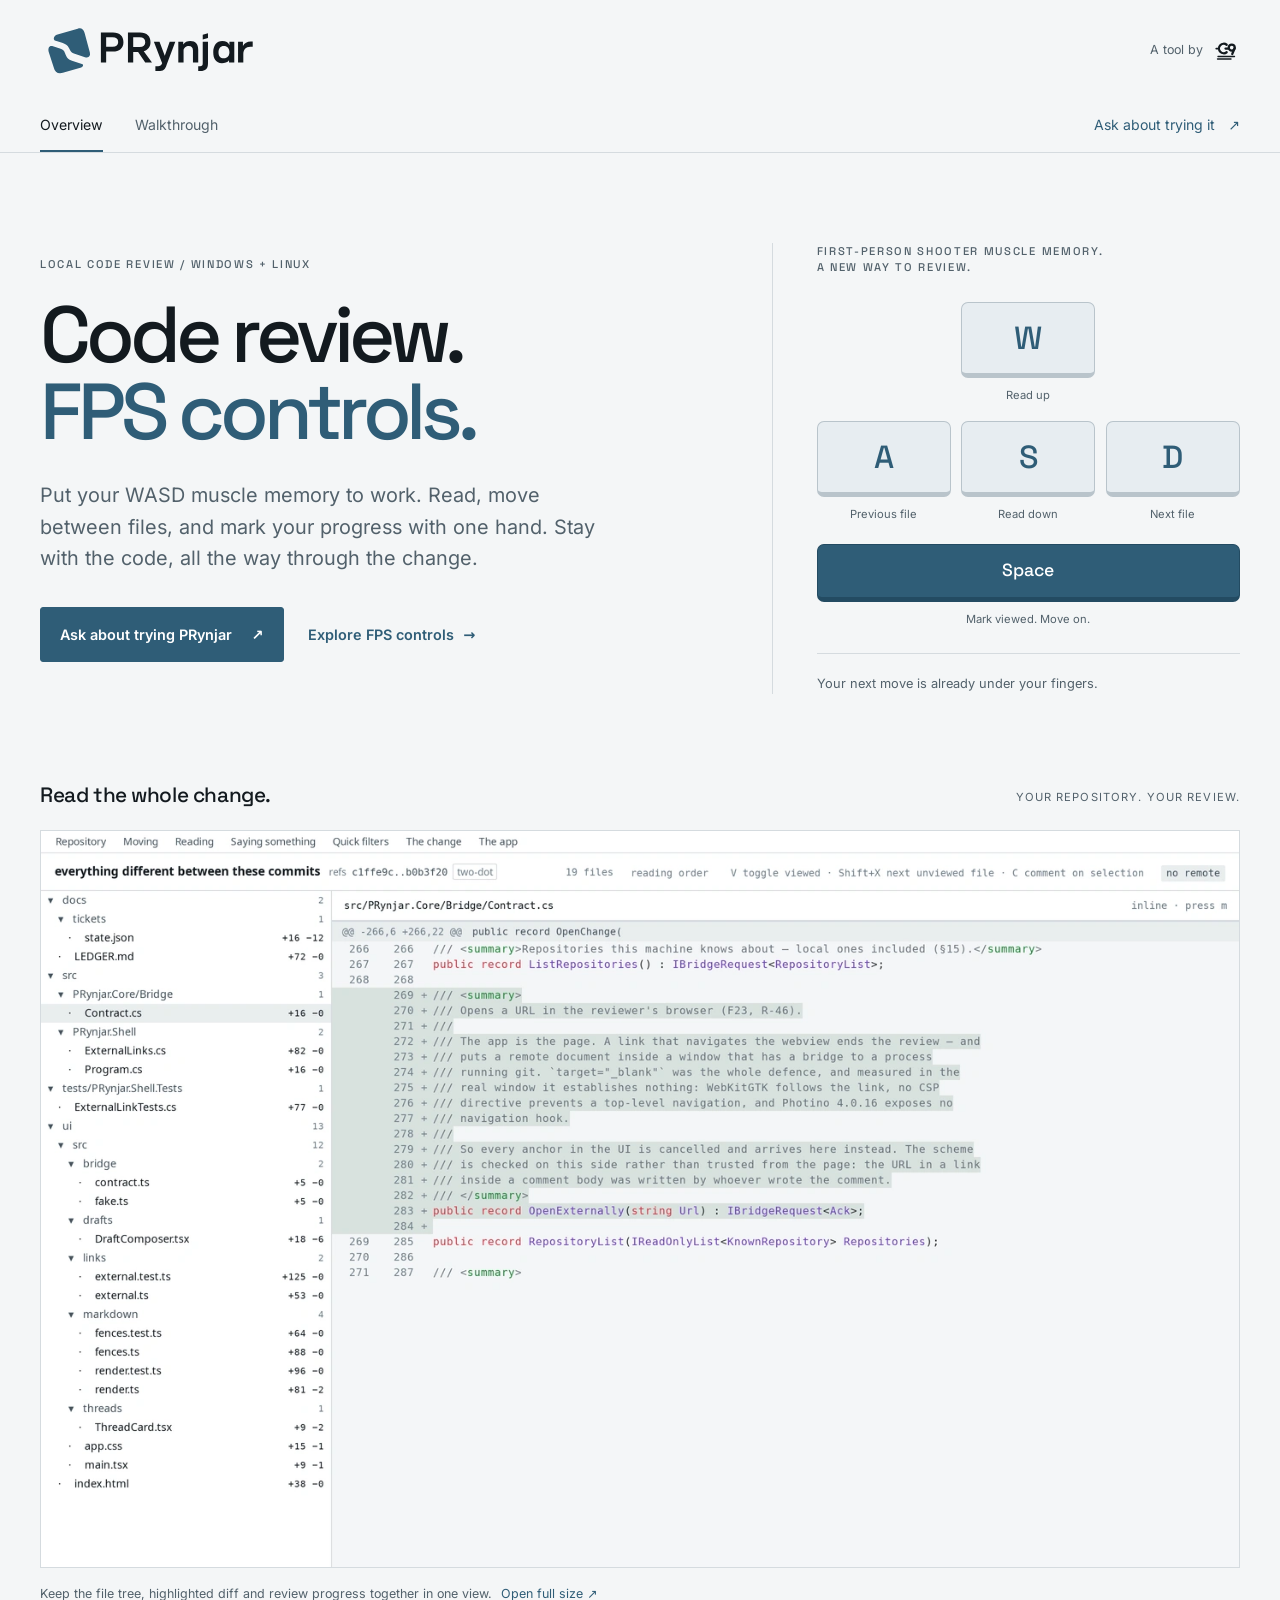
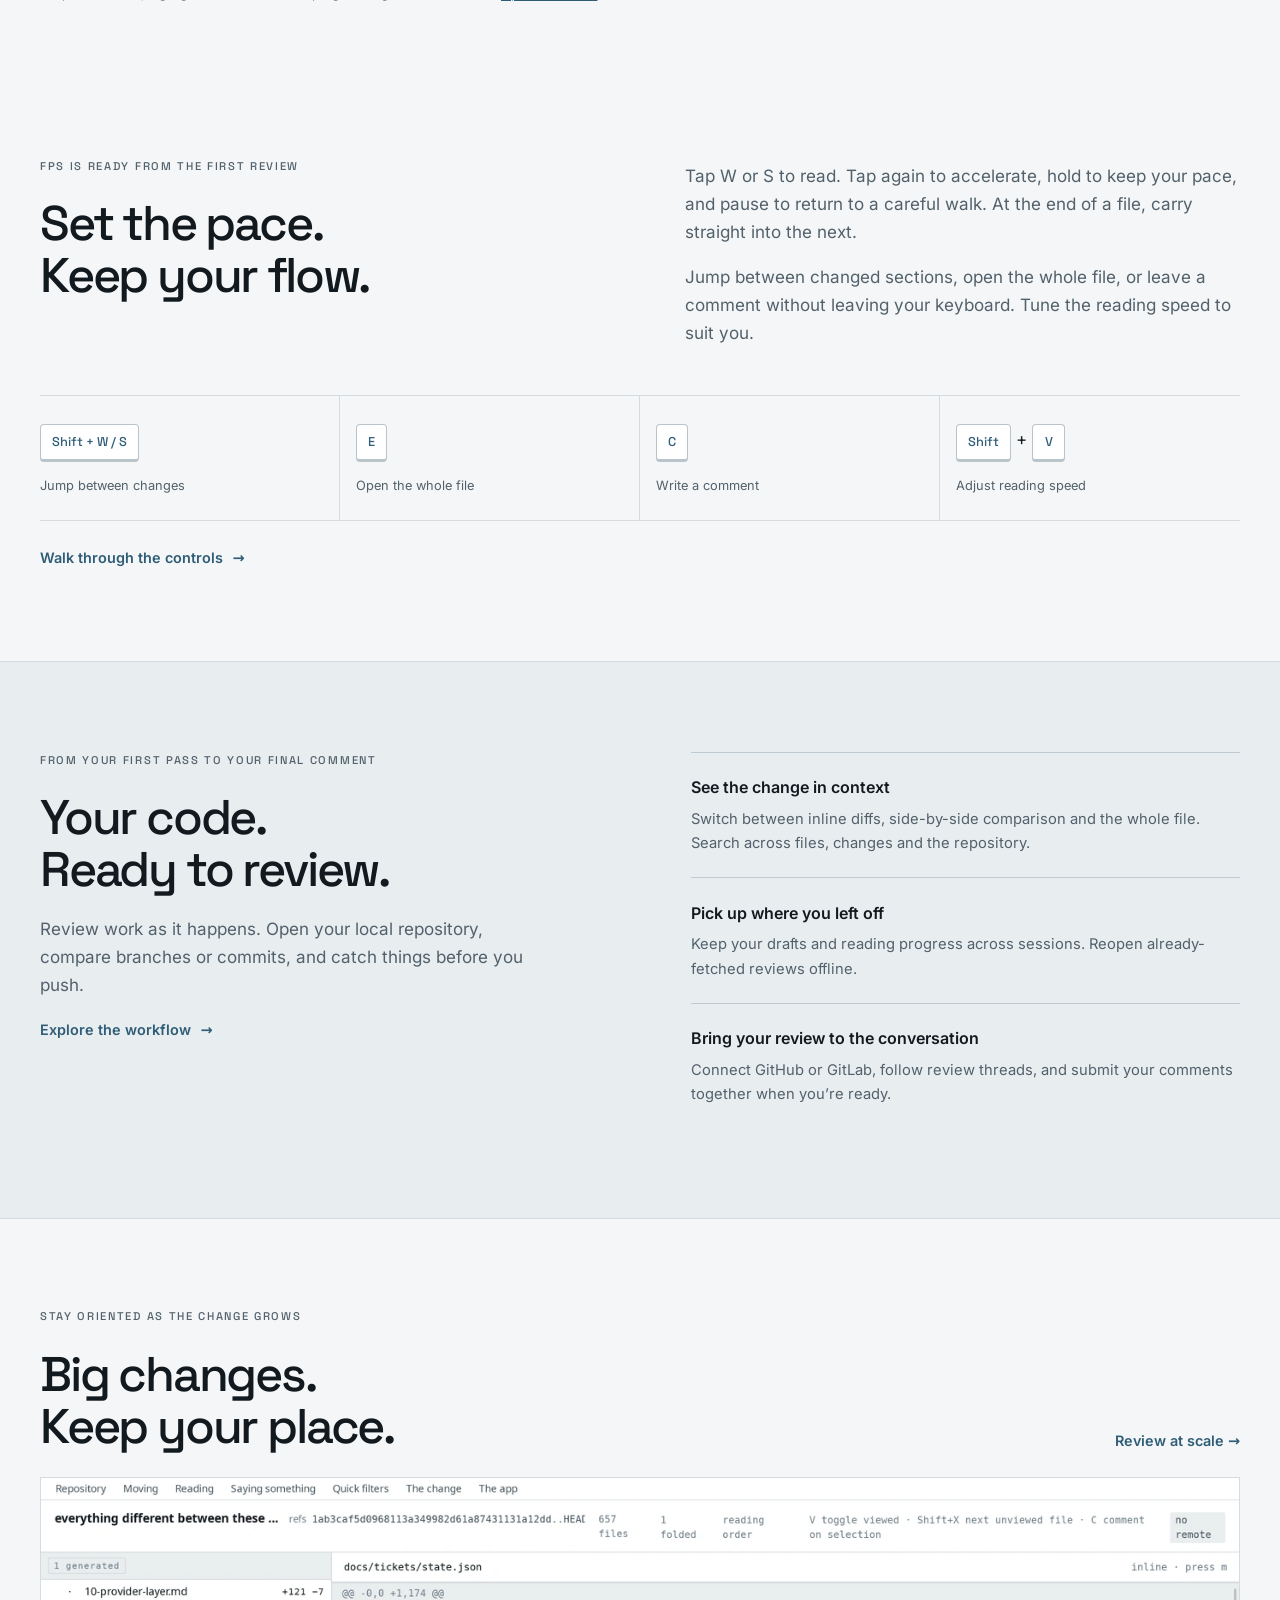
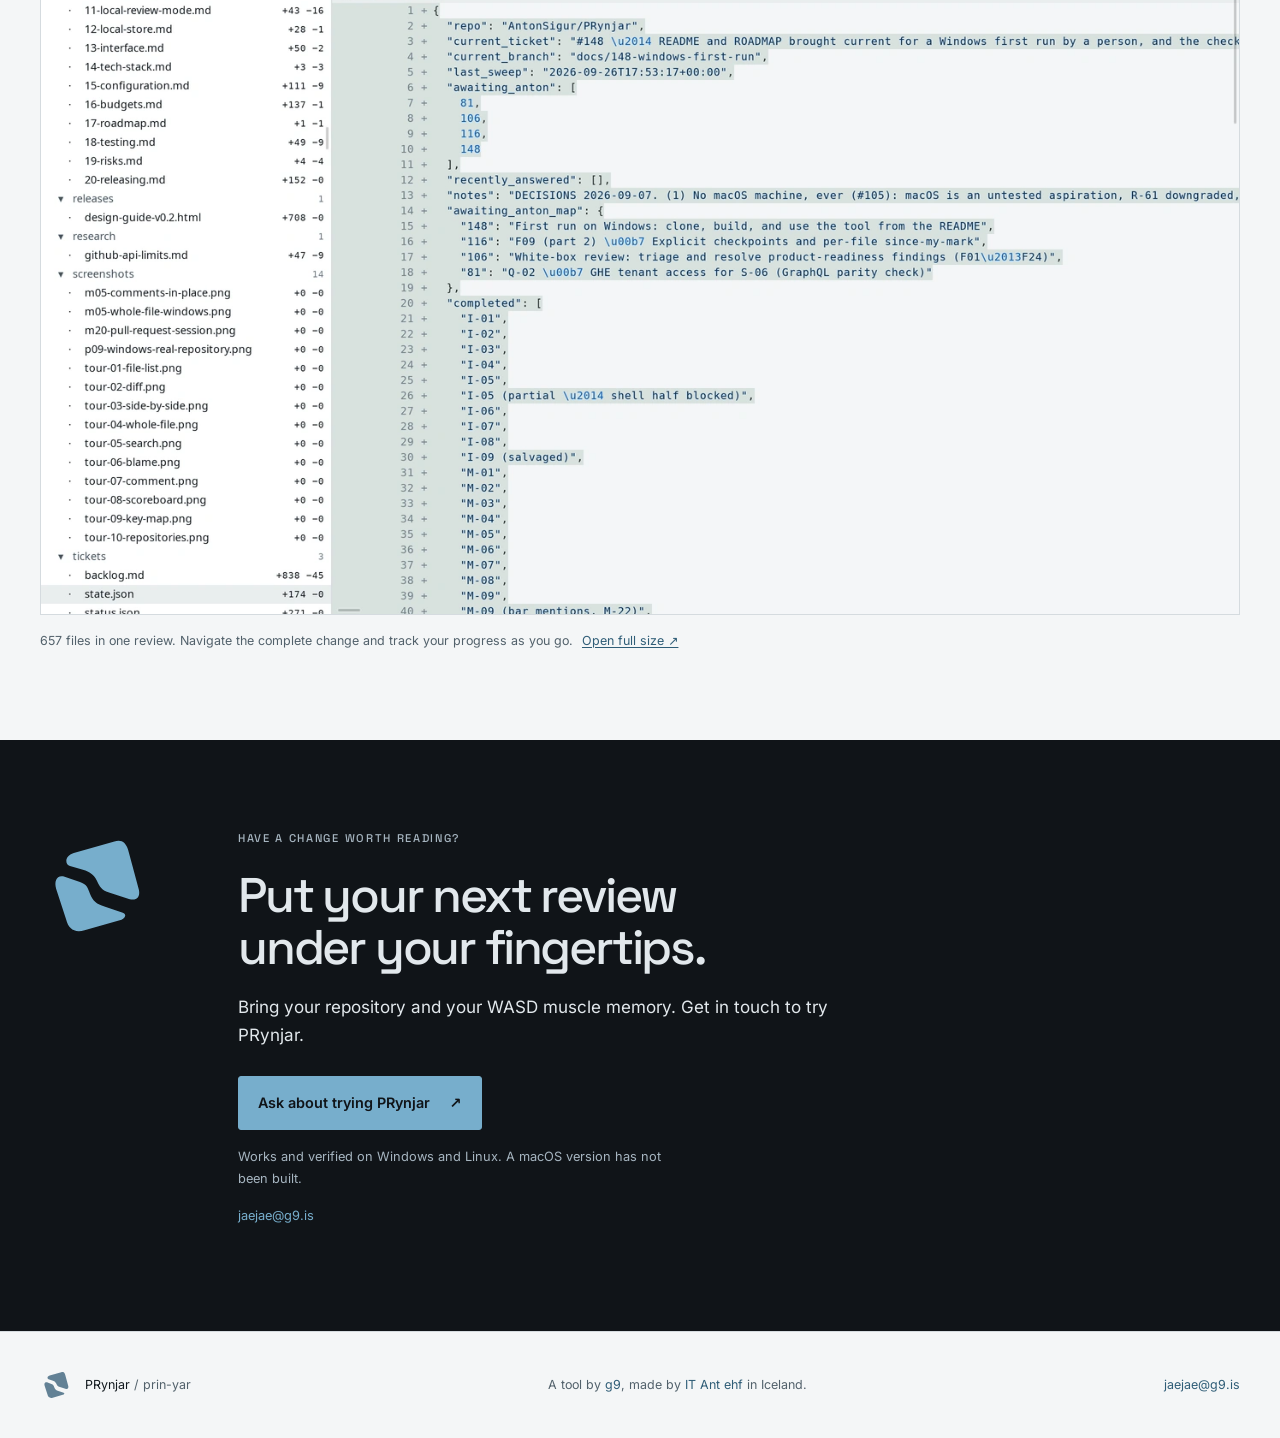
==== commit 7204be09: "publish: G9 static build (source 7f5a4d53a7b6)" ====
--- a/prynjar/index.html
+++ b/prynjar/index.html
@@ -1,4 +1,4 @@
-<!DOCTYPE html><html lang="en" data-product="prynjar"> <head><meta charset="utf-8"><meta name="viewport" content="width=device-width, initial-scale=1"><meta name="generator" content="Astro v5.18.2"><title>PRynjar — Read the whole change. | g9</title><meta name="description" content="Local code review for large changes and work you have not pushed yet. Read from git, keep drafts on your machine, and move with the keyboard."><link rel="canonical" href="https://g9.is/prynjar/"><meta name="theme-color" content="#f4f6f7"><link rel="icon" href="/prynjar/brand/prynjar.ico" sizes="16x16 24x24 32x32 48x48 64x64 128x128 256x256"><link rel="icon" href="/prynjar/brand/favicon.svg" type="image/svg+xml"><link rel="icon" href="/prynjar/brand/icon-32.png" type="image/png" sizes="32x32"><link rel="mask-icon" href="/products/prynjar.svg" color="#628195"><!-- Palette: Rose Peach (theme 6) is the locked default. The ?theme= switch
+<!DOCTYPE html><html lang="en" data-product="prynjar"> <head><meta charset="utf-8"><meta name="viewport" content="width=device-width, initial-scale=1"><meta name="generator" content="Astro v5.18.2"><title>PRynjar — Code review. FPS controls. | g9</title><meta name="description" content="Move through code with WASD and Space. PRynjar brings FPS controls to local code review, with adjustable reading speed, full-file context and lasting drafts. Windows and Linux."><link rel="canonical" href="https://g9.is/prynjar/"><meta name="theme-color" content="#f4f6f7"><link rel="icon" href="/prynjar/brand/prynjar.ico" sizes="16x16 24x24 32x32 48x48 64x64 128x128 256x256"><link rel="icon" href="/prynjar/brand/favicon.svg" type="image/svg+xml"><link rel="icon" href="/prynjar/brand/icon-32.png" type="image/png" sizes="32x32"><link rel="mask-icon" href="/products/prynjar.svg" color="#628195"><!-- Palette: Rose Peach (theme 6) is the locked default. The ?theme= switch
          (1–6) stays available for /preview; set data-theme before paint. --><script>
       (function () {
         try {
@@ -12,5 +12,5 @@
           document.documentElement.dataset.theme = '6';
         }
       })();
-    </script><!-- Open Graph --><meta property="og:type" content="website"><meta property="og:site_name" content="G9"><meta property="og:title" content="PRynjar — Read the whole change. | g9"><meta property="og:description" content="Local code review for large changes and work you have not pushed yet. Read from git, keep drafts on your machine, and move with the keyboard."><meta property="og:url" content="https://g9.is/prynjar/"><meta property="og:image" content="https://g9.is/prynjar/og.png"><meta property="og:image:alt" content="PRynjar. Read the whole change. Local code review by g9."><!-- Twitter --><meta name="twitter:card" content="summary_large_image"><meta name="twitter:title" content="PRynjar — Read the whole change. | g9"><meta name="twitter:description" content="Local code review for large changes and work you have not pushed yet. Read from git, keep drafts on your machine, and move with the keyboard."><meta name="twitter:image" content="https://g9.is/prynjar/og.png"><meta name="twitter:image:alt" content="PRynjar. Read the whole change. Local code review by g9."><link rel="sitemap" href="/sitemap-index.xml"><link rel="stylesheet" href="/assets/index.BQxhFFnc.css">
-<link rel="stylesheet" href="/assets/index.HFUEUVM_.css"></head> <body> <a class="skip-link" href="#main">Skip to content</a>  <header class="pr-header"> <div class="pr-container pr-header-inner"> <a class="pr-brand" href="/prynjar/" aria-label="PRynjar overview"> <img class="pr-lockup" src="/prynjar/brand/lockup.svg" width="224" height="60" alt="PRynjar"> <img class="pr-compact-mark" src="/products/prynjar.svg" width="44" height="44" alt="PRynjar"> </a> <a class="pr-parent" href="/" aria-label="G9 home"><span>A tool by</span><svg class="wordmark " width="25" height="25" viewBox="0 0 100 100" role="img" aria-label="G9" fill="none" xmlns="http://www.w3.org/2000/svg"> <g stroke="currentColor" stroke-linecap="round" stroke-linejoin="round"> <g stroke-width="9"> <path d="M46.7 27 A19 19 0 1 0 46.7 57"></path> <path d="M54 42 L42 42"></path> </g> <g stroke-width="9"> <circle cx="67" cy="38" r="12"></circle> <path d="M78.6 40.9 L69 64"></path> </g> <g stroke-width="5.25"> <path d="M12 74 L78 74"></path> <path d="M10 84 L64 84"></path> </g> <g stroke-width="7"> <path d="M5 42 L11 42"></path> </g> </g> </svg></a> </div> <nav class="pr-container pr-nav" aria-label="PRynjar"> <a href="/prynjar/" aria-current="page">Overview</a><a href="/prynjar/workflow/">Walkthrough</a><a href="/prynjar/measurements/">Measurements</a> <a class="pr-nav-contact" href="/prynjar/#try">Ask about trying it <span aria-hidden="true">↗</span></a> </nav> </header> <main id="main" tabindex="-1"> <section class="pr-container pr-hero" aria-labelledby="headline"> <div class="pr-hero-copy"> <p class="pr-kicker">Local code review / Windows + Linux</p> <h1 id="headline">Read the<br><em>whole</em> change.</h1> <p class="pr-lede">Your machine. Your clone. Your keyboard.<br>PRynjar reads changes straight from git, including the work you haven’t pushed yet.</p> <div class="pr-actions"> <a class="pr-button" href="mailto:jaejae@g9.is?subject=Trying%20PRynjar">Ask about trying PRynjar <span aria-hidden="true">↗</span></a> <a class="pr-text-link" href="/prynjar/workflow/">See it at work <span aria-hidden="true">→</span></a> </div> <p class="pr-small">In development. So far, used only by its author.</p> </div> <aside class="pr-evidence" aria-label="The measurement that started PRynjar"> <p class="pr-kicker">The change was bigger than the list.</p> <div class="pr-measure-number">3,632<span>files changed</span></div> <div class="pr-bar-label"><span>GitHub files API</span><strong>3,000</strong></div> <div class="pr-measure-bar pr-measure-api" aria-hidden="true"><span></span></div> <div class="pr-bar-label"><span>Local git diff</span><strong>3,632</strong></div> <div class="pr-measure-bar pr-measure-git" aria-hidden="true"><span></span></div> <p><strong>632 files absent from the API response.</strong> Pagination finished without a truncation warning. Local git listed every file in 1,354 ms.</p> <a class="pr-text-link" href="/prynjar/measurements/#origin">Read the measurement <span aria-hidden="true">→</span></a> <p class="pr-micro">home-assistant/core#181088 · 3 Sep 2026<br>Listing time after fetch, not app startup.</p> </aside> </section> <section class="pr-container pr-product-view" aria-labelledby="view-title"> <div class="pr-section-line"><h2 id="view-title">The change, in front of you.</h2><span>01 / The working view</span></div> <figure class="pr-shot"> <a class="pr-shot-image" href="/assets/tour-02-diff.sUA-A8cJ.png" aria-label="Open full-size screenshot: PRynjar’s 19-file change tree beside a highlighted C# diff, with the menu bar and keyboard hints"> <img src="/assets/tour-02-diff.sUA-A8cJ_Z2rB0U1.webp" srcset="/assets/tour-02-diff.sUA-A8cJ_2p5Kxu.webp 700w, /assets/tour-02-diff.sUA-A8cJ_Z1NSpfc.webp 1400w, /assets/tour-02-diff.sUA-A8cJ_Z1UMCbw.webp 2100w, /assets/tour-02-diff.sUA-A8cJ_Z2rB0U1.webp 2800w" alt="PRynjar’s 19-file change tree beside a highlighted C# diff, with the menu bar and keyboard hints" sizes="(max-width: 760px) 1400px, (max-width: 1320px) 92vw, 1240px" loading="eager" fetchpriority="high" decoding="async" width="2800" height="1720"> </a> <figcaption> <span>The file tree and a real diff in PRynjar’s own source. No remote is connected. <a href="/assets/tour-02-diff.sUA-A8cJ.png">Open full size ↗</a></span> <span class="pr-provenance">Real capture · 26 September 2026 · build <code>0f605a8</code> · review <code>c1ffe9c..b0b3f20</code> · 2×</span> </figcaption> </figure> <p class="pr-mobile-hint">Swipe the image to read the interface, or open it at full size.</p> </section> <section class="pr-trust" aria-labelledby="trust-title"> <div class="pr-container pr-trust-grid"> <div> <p class="pr-kicker">02 / Your working tree</p> <h2 id="trust-title">Read carefully.<br>Leave the code alone.</h2> <p>Pointing a new tool at your working copy is a matter of trust. PRynjar’s review engine is built to leave your files, index and branches alone.</p> <a class="pr-text-link" href="/prynjar/measurements/#working-tree">What enforces that <span aria-hidden="true">→</span></a> </div> <dl class="pr-trust-facts"> <div><dt>13 mutating git verbs refused</dt><dd>A build-failing architecture check covers commands including checkout, reset, merge, commit and push.</dd></div> <div><dt>Your review stays on this machine</dt><dd>Drafts and reading marks live in a local SQLite store outside the working tree. Already-fetched changes can be reopened offline.</dd></div> <div><dt>The platform is optional</dt><dd>Review two refs or uncommitted work locally. Connect GitHub or GitLab when you need hosted conversations and batched submission.</dd></div> </dl> </div> </section> <section class="pr-container pr-section" aria-labelledby="keyboard-title"> <div class="pr-split"> <div><p class="pr-kicker">03 / Keep reading</p><h2 id="keyboard-title">A whole review.<br>One hand.</h2></div> <div><p>W and S move through the code. Tap again to pick up speed; pause and the next press starts at a walk. Reach the end of a file and carry on into the next.</p><p>FPS is the default. Terminal and Mirror layouts also ship, and the reading pace is adjustable.</p></div> </div> <dl class="pr-key-strip"> <div><dt><kbd>W</kbd> <kbd>S</kbd></dt><dd>Read up / down</dd></div> <div><dt><kbd>A</kbd> <kbd>D</kbd></dt><dd>Previous / next file</dd></div> <div><dt><kbd class="pr-space">Space</kbd></dt><dd>Mark viewed, move on</dd></div> <div><dt><kbd>Shift</kbd> + <kbd>V</kbd></dt><dd>Adjust reading speed</dd></div> </dl> <a class="pr-text-link" href="/prynjar/workflow/#keyboard">Walk through the controls <span aria-hidden="true">→</span></a> </section> <section class="pr-container pr-section pr-scale-section" aria-labelledby="scale-title"> <div class="pr-section-line"><div><p class="pr-kicker">04 / Keep the whole list</p><h2 id="scale-title">657 files. One local review.</h2></div><a class="pr-text-link" href="/prynjar/workflow/#scale">Explore the capture →</a></div> <figure class="pr-shot"> <a class="pr-shot-image" href="/assets/tour-13-scale.ChLCrhIO.png" aria-label="Open full-size screenshot: A real PRynjar review of 657 files, with the file count, tree and a bookkeeping file open"> <img src="/assets/tour-13-scale.ChLCrhIO_Z21K71v.webp" srcset="/assets/tour-13-scale.ChLCrhIO_Z18NQLH.webp 700w, /assets/tour-13-scale.ChLCrhIO_2etzT4.webp 1400w, /assets/tour-13-scale.ChLCrhIO_RWELT.webp 2100w, /assets/tour-13-scale.ChLCrhIO_Z21K71v.webp 2800w" alt="A real PRynjar review of 657 files, with the file count, tree and a bookkeeping file open" sizes="(max-width: 760px) 1400px, (max-width: 1320px) 92vw, 1240px" loading="lazy" fetchpriority="auto" decoding="async" width="2800" height="1720"> </a> <figcaption> <span>PRynjar’s history from its root commit. This is the 657-file capture, not the 3,632-file measurement above. <a href="/assets/tour-13-scale.ChLCrhIO.png">Open full size ↗</a></span> <span class="pr-provenance">Real capture · 26 September 2026 · build <code>0f605a8</code> · review <code>1ab3caf..0f605a8</code> · 2×</span> </figcaption> </figure> </section> <section class="pr-container pr-section pr-status" aria-labelledby="status-title"> <div><p class="pr-kicker">Where it honestly stands</p><h2 id="status-title">Working software.<br>Still being tested.</h2><p>Only the author has used PRynjar so far. A review of the implementation is in progress. There are no customer stories to put here yet.</p></div> <ul class="pr-status-list"> <li><strong>Windows and Linux.</strong> Windows builds are unsigned. macOS is not supported and is not planned.</li> <li><strong>Cold open is not instant.</strong> The recorded 8,000-file journey took 6,636 ms against the original 800 ms target.</li> <li><strong>Enterprise GitHub is unverified.</strong> No enterprise tenant has been available to test.</li> <li><strong>A keyboard rough edge remains.</strong> Menu titles currently need a pointer; their commands have keyboard bindings.</li> </ul> <a class="pr-text-link" href="/prynjar/measurements/#status">Measurements and known limits <span aria-hidden="true">→</span></a> </section> <section class="pr-contact" id="try" aria-labelledby="try-title"><div class="pr-container pr-contact-inner"> <img src="/prynjar/brand/icon-dark.svg" width="112" height="112" alt=""> <div><p class="pr-kicker">Have a change worth reading?</p><h2 id="try-title">Let’s start with your use case.</h2><p>Tell us what you review, which platform you use, and where the current tools get in your way.</p><a class="pr-button" href="mailto:jaejae@g9.is?subject=Trying%20PRynjar">Ask about trying PRynjar <span aria-hidden="true">↗</span></a><p class="pr-small">An email to jaejae@g9.is. No account or mailing-list signup.</p></div> </div></section> </main> <footer class="pr-footer"> <div class="pr-container pr-footer-inner"> <div><img src="/products/prynjar.svg" width="32" height="32" alt=""><span>PRynjar <span class="pr-muted">/ prin-yar</span></span></div> <p>A tool by <a href="/">g9</a>, made by <a href="https://itant.is">IT Ant ehf</a> in Iceland.</p> <a href="mailto:jaejae@g9.is">jaejae@g9.is</a> </div> </footer>  </body></html>+    </script><!-- Open Graph --><meta property="og:type" content="website"><meta property="og:site_name" content="G9"><meta property="og:title" content="PRynjar — Code review. FPS controls. | g9"><meta property="og:description" content="Move through code with WASD and Space. PRynjar brings FPS controls to local code review, with adjustable reading speed, full-file context and lasting drafts. Windows and Linux."><meta property="og:url" content="https://g9.is/prynjar/"><meta property="og:image" content="https://g9.is/prynjar/og.png"><meta property="og:image:alt" content="PRynjar. Read the whole change. Local code review by g9."><!-- Twitter --><meta name="twitter:card" content="summary_large_image"><meta name="twitter:title" content="PRynjar — Code review. FPS controls. | g9"><meta name="twitter:description" content="Move through code with WASD and Space. PRynjar brings FPS controls to local code review, with adjustable reading speed, full-file context and lasting drafts. Windows and Linux."><meta name="twitter:image" content="https://g9.is/prynjar/og.png"><meta name="twitter:image:alt" content="PRynjar. Read the whole change. Local code review by g9."><link rel="sitemap" href="/sitemap-index.xml"><link rel="stylesheet" href="/assets/index.BQxhFFnc.css">
+<link rel="stylesheet" href="/assets/index.4RNwja1i.css"></head> <body> <a class="skip-link" href="#main">Skip to content</a>  <header class="pr-header"> <div class="pr-container pr-header-inner"> <a class="pr-brand" href="/prynjar/" aria-label="PRynjar overview"> <img class="pr-lockup" src="/prynjar/brand/lockup.svg" width="224" height="60" alt="PRynjar"> <img class="pr-compact-mark" src="/products/prynjar.svg" width="44" height="44" alt="PRynjar"> </a> <a class="pr-parent" href="/" aria-label="G9 home"><span>A tool by</span><svg class="wordmark " width="25" height="25" viewBox="0 0 100 100" role="img" aria-label="G9" fill="none" xmlns="http://www.w3.org/2000/svg"> <g stroke="currentColor" stroke-linecap="round" stroke-linejoin="round"> <g stroke-width="9"> <path d="M46.7 27 A19 19 0 1 0 46.7 57"></path> <path d="M54 42 L42 42"></path> </g> <g stroke-width="9"> <circle cx="67" cy="38" r="12"></circle> <path d="M78.6 40.9 L69 64"></path> </g> <g stroke-width="5.25"> <path d="M12 74 L78 74"></path> <path d="M10 84 L64 84"></path> </g> <g stroke-width="7"> <path d="M5 42 L11 42"></path> </g> </g> </svg></a> </div> <nav class="pr-container pr-nav" aria-label="PRynjar"> <a href="/prynjar/" aria-current="page">Overview</a><a href="/prynjar/workflow/">Walkthrough</a> <a class="pr-nav-contact" href="/prynjar/#try">Ask about trying it <span aria-hidden="true">↗</span></a> </nav> </header> <main id="main" tabindex="-1"> <section class="pr-container pr-hero" aria-labelledby="headline"> <div class="pr-hero-copy"> <p class="pr-kicker">Local code review / Windows + Linux</p> <h1 id="headline">Code review.<br><em>FPS controls.</em></h1> <p class="pr-lede">Put your WASD muscle memory to work. Read, move between files, and mark your progress with one hand. Stay with the code, all the way through the change.</p> <div class="pr-actions"> <a class="pr-button" href="mailto:jaejae@g9.is?subject=Trying%20PRynjar">Ask about trying PRynjar <span aria-hidden="true">↗</span></a> <a class="pr-text-link" href="/prynjar/workflow/#keyboard">Explore FPS controls <span aria-hidden="true">→</span></a> </div> </div> <aside class="pr-fps" aria-label="FPS keyboard controls"> <p class="pr-kicker">First-person shooter muscle memory.<br>A new way to review.</p> <dl class="pr-keyboard"> <div class="pr-key-w"><dt><kbd>W</kbd></dt><dd>Read up</dd></div> <div class="pr-key-a"><dt><kbd>A</kbd></dt><dd>Previous file</dd></div> <div class="pr-key-s"><dt><kbd>S</kbd></dt><dd>Read down</dd></div> <div class="pr-key-d"><dt><kbd>D</kbd></dt><dd>Next file</dd></div> <div class="pr-key-space"><dt><kbd>Space</kbd></dt><dd>Mark viewed. Move on.</dd></div> </dl> <p class="pr-fps-line">Your next move is already under your fingers.</p> </aside> </section> <section class="pr-container pr-product-view" aria-labelledby="view-title"> <div class="pr-section-line"><h2 id="view-title">Read the whole change.</h2><span>Your repository. Your review.</span></div> <figure class="pr-shot"> <a class="pr-shot-image" href="/assets/tour-02-diff.sUA-A8cJ.png" aria-label="Open full-size screenshot: PRynjar’s 19-file change tree beside a highlighted C# diff, with the menu bar and keyboard hints"> <img src="/assets/tour-02-diff.sUA-A8cJ_Z2rB0U1.webp" srcset="/assets/tour-02-diff.sUA-A8cJ_2p5Kxu.webp 700w, /assets/tour-02-diff.sUA-A8cJ_Z1NSpfc.webp 1400w, /assets/tour-02-diff.sUA-A8cJ_Z1UMCbw.webp 2100w, /assets/tour-02-diff.sUA-A8cJ_Z2rB0U1.webp 2800w" alt="PRynjar’s 19-file change tree beside a highlighted C# diff, with the menu bar and keyboard hints" sizes="(max-width: 760px) 1400px, (max-width: 1320px) 92vw, 1240px" loading="eager" fetchpriority="high" decoding="async" width="2800" height="1720"> </a> <figcaption> <span>Keep the file tree, highlighted diff and review progress together in one view. <a href="/assets/tour-02-diff.sUA-A8cJ.png">Open full size ↗</a></span> </figcaption> </figure> <p class="pr-mobile-hint">Swipe the image to read the interface, or open it at full size.</p> </section> <section class="pr-container pr-section" aria-labelledby="keyboard-title"> <div class="pr-split"> <div><p class="pr-kicker">FPS is ready from the first review</p><h2 id="keyboard-title">Set the pace.<br>Keep your flow.</h2></div> <div><p>Tap W or S to read. Tap again to accelerate, hold to keep your pace, and pause to return to a careful walk. At the end of a file, carry straight into the next.</p><p>Jump between changed sections, open the whole file, or leave a comment without leaving your keyboard. Tune the reading speed to suit you.</p></div> </div> <dl class="pr-key-strip"> <div><dt><kbd>Shift + W / S</kbd></dt><dd>Jump between changes</dd></div> <div><dt><kbd>E</kbd></dt><dd>Open the whole file</dd></div> <div><dt><kbd>C</kbd></dt><dd>Write a comment</dd></div> <div><dt><kbd>Shift</kbd> + <kbd>V</kbd></dt><dd>Adjust reading speed</dd></div> </dl> <a class="pr-text-link" href="/prynjar/workflow/#keyboard">Walk through the controls <span aria-hidden="true">→</span></a> </section> <section class="pr-capabilities" aria-labelledby="capabilities-title"> <div class="pr-container pr-capabilities-grid"> <div> <p class="pr-kicker">From your first pass to your final comment</p> <h2 id="capabilities-title">Your code.<br>Ready to review.</h2> <p>Review work as it happens. Open your local repository, compare branches or commits, and catch things before you push.</p> <a class="pr-text-link" href="/prynjar/workflow/">Explore the workflow <span aria-hidden="true">→</span></a> </div> <dl class="pr-capability-list"> <div><dt>See the change in context</dt><dd>Switch between inline diffs, side-by-side comparison and the whole file. Search across files, changes and the repository.</dd></div> <div><dt>Pick up where you left off</dt><dd>Keep your drafts and reading progress across sessions. Reopen already-fetched reviews offline.</dd></div> <div><dt>Bring your review to the conversation</dt><dd>Connect GitHub or GitLab, follow review threads, and submit your comments together when you’re ready.</dd></div> </dl> </div> </section> <section class="pr-container pr-section pr-scale-section" aria-labelledby="scale-title"> <div class="pr-section-line"><div><p class="pr-kicker">Stay oriented as the change grows</p><h2 id="scale-title">Big changes.<br>Keep your place.</h2></div><a class="pr-text-link" href="/prynjar/workflow/#scale">Review at scale →</a></div> <figure class="pr-shot"> <a class="pr-shot-image" href="/assets/tour-13-scale.ChLCrhIO.png" aria-label="Open full-size screenshot: PRynjar displaying a 657-file review with the file tree and selected file"> <img src="/assets/tour-13-scale.ChLCrhIO_Z21K71v.webp" srcset="/assets/tour-13-scale.ChLCrhIO_Z18NQLH.webp 700w, /assets/tour-13-scale.ChLCrhIO_2etzT4.webp 1400w, /assets/tour-13-scale.ChLCrhIO_RWELT.webp 2100w, /assets/tour-13-scale.ChLCrhIO_Z21K71v.webp 2800w" alt="PRynjar displaying a 657-file review with the file tree and selected file" sizes="(max-width: 760px) 1400px, (max-width: 1320px) 92vw, 1240px" loading="lazy" fetchpriority="auto" decoding="async" width="2800" height="1720"> </a> <figcaption> <span>657 files in one review. Navigate the complete change and track your progress as you go. <a href="/assets/tour-13-scale.ChLCrhIO.png">Open full size ↗</a></span> </figcaption> </figure> </section> <section class="pr-contact" id="try" aria-labelledby="try-title"><div class="pr-container pr-contact-inner"> <img src="/prynjar/brand/icon-dark.svg" width="112" height="112" alt=""> <div><p class="pr-kicker">Have a change worth reading?</p><h2 id="try-title">Put your next review<br>under your fingertips.</h2><p>Bring your repository and your WASD muscle memory. Get in touch to try PRynjar.</p><a class="pr-button" href="mailto:jaejae@g9.is?subject=Trying%20PRynjar">Ask about trying PRynjar <span aria-hidden="true">↗</span></a><p class="pr-small">Works and verified on Windows and Linux. A macOS version has not been built.</p><p class="pr-small"><a href="mailto:jaejae@g9.is?subject=Trying%20PRynjar">jaejae@g9.is</a></p></div> </div></section> </main> <footer class="pr-footer"> <div class="pr-container pr-footer-inner"> <div><img src="/products/prynjar.svg" width="32" height="32" alt=""><span>PRynjar <span class="pr-muted">/ prin-yar</span></span></div> <p>A tool by <a href="/">g9</a>, made by <a href="https://itant.is">IT Ant ehf</a> in Iceland.</p> <a href="mailto:jaejae@g9.is">jaejae@g9.is</a> </div> </footer>  </body></html>
--- a/assets/index.4RNwja1i.css
+++ b/assets/index.4RNwja1i.css
@@ -0,0 +1 @@
+html[data-product=prynjar]{--bg: #f4f6f7;--surface: #fff;--text: #131a1f;--muted: #52616b;--border: #d5dbdf;--accent: #2f5d77;--accent-ink: #fff;--pr-steel: #628195;--pr-oxide: #a2563a;scroll-padding-top:2rem}[data-product=prynjar] body{overflow-x:visible}[data-product=prynjar] body:before,[data-product=prynjar] body:after{display:none}[data-product=prynjar] h1,[data-product=prynjar] h2,[data-product=prynjar] h3{font-weight:500;text-wrap:balance}[data-product=prynjar] h2{font-size:clamp(2rem,3.8vw,3.3rem);line-height:1.08;letter-spacing:-.045em}[data-product=prynjar] h3{font-size:1.45rem;line-height:1.2}[data-product=prynjar] a:hover{text-underline-offset:.25em}[data-product=prynjar] code{font-size:.88em;overflow-wrap:anywhere}[data-product=prynjar] ::selection{background:#c9dde8;color:#131a1f}.pr-container{width:min(100% - 5rem,1240px);margin-inline:auto}.pr-header{background:var(--bg);border-bottom:1px solid var(--border)}.pr-header-inner{display:flex;align-items:center;justify-content:space-between;min-height:100px;gap:1.5rem}.pr-brand{display:block;line-height:0}.pr-lockup{display:block;width:224px;height:auto}.pr-compact-mark{display:none}.pr-parent{display:flex;align-items:center;gap:.75rem;color:var(--muted);font-size:.78rem}.pr-parent .wordmark{color:var(--text)}.pr-nav{display:flex;align-items:stretch;gap:2rem;min-height:52px;font-size:.88rem}.pr-nav a{display:flex;align-items:center;gap:.8rem;border-bottom:2px solid transparent;color:var(--muted);padding-block:.75rem}.pr-nav a[aria-current=page]{border-color:var(--accent);color:var(--text)}.pr-nav .pr-nav-contact{margin-left:auto;color:var(--accent)}.pr-hero{display:grid;grid-template-columns:1.4fr 1fr;gap:clamp(2rem,6vw,6rem);padding-block:clamp(3rem,7vw,6.5rem);align-items:center}.pr-kicker{font:500 .7rem/1.5 var(--font-display);text-transform:uppercase;letter-spacing:.15em;color:var(--muted);margin-bottom:1.4rem}.pr-hero h1{font-size:clamp(3.5rem,6.2vw,6rem);letter-spacing:-.065em;line-height:.98;margin:0 0 1.8rem}.pr-hero h1 em{font-style:normal;color:var(--accent)}.pr-lede{font-size:clamp(1.06rem,1.55vw,1.25rem);line-height:1.6;max-width:45ch;color:var(--muted)}.pr-actions{display:flex;flex-wrap:wrap;align-items:center;gap:1.5rem;margin:2rem 0 1.15rem}.pr-button{display:inline-flex;justify-content:center;align-items:center;gap:1.2rem;background:var(--accent);color:var(--accent-ink);padding:.9rem 1.2rem;border:1px solid var(--accent);font-size:.9rem;font-weight:600;border-radius:3px}.pr-button:hover{text-decoration:none;background:#234b62}.pr-text-link{display:inline-flex;gap:.6rem;align-items:center;font-size:.9rem;font-weight:600}.pr-small{font-size:.8rem;color:var(--muted)}.pr-muted{color:var(--muted)}.pr-section{padding-block:clamp(3.5rem,7vw,6.5rem)}.pr-section-line{display:flex;justify-content:space-between;align-items:end;gap:2rem;margin-bottom:1.5rem}.pr-section-line>span{font-size:.7rem;color:var(--muted);text-transform:uppercase;letter-spacing:.1em}.pr-section-line h2{margin:0}.pr-product-view{padding-bottom:4rem}.pr-product-view h2{font-size:1.3rem;letter-spacing:-.02em}.pr-shot{margin:0;min-width:0}.pr-shot-image{display:block;border:1px solid var(--border);background:#fff;overflow:auto}.pr-shot-image img{display:block;width:100%;height:auto;max-width:none}.pr-shot-image:focus-visible{outline-offset:5px}.pr-shot figcaption{display:grid;gap:.35rem;color:var(--muted);font-size:.78rem;line-height:1.6;padding-top:1rem}.pr-shot figcaption a{white-space:nowrap;margin-left:.4em;text-decoration:underline;text-underline-offset:.2em}.pr-mobile-hint{display:none;font-size:.75rem;color:var(--muted)}.pr-capabilities{background:#e8edf0;padding-block:clamp(3.5rem,7vw,6.5rem);border-block:1px solid var(--border)}.pr-capabilities-grid{display:grid;grid-template-columns:1fr 1fr;gap:clamp(3rem,8vw,8rem)}.pr-capabilities p:not(.pr-kicker){max-width:46ch;color:var(--muted)}.pr-capability-list{margin:0}.pr-capability-list>div{border-top:1px solid #bfcbd2;padding:1.35rem 0}.pr-capability-list dt{font-weight:600;font-size:1rem;margin-bottom:.4rem}.pr-capability-list dd{margin:0;color:var(--muted);font-size:.92rem}.pr-split{display:grid;grid-template-columns:1fr 1fr;gap:clamp(2rem,7vw,7rem)}.pr-split>div:last-child{color:var(--muted);padding-top:.3rem}.pr-key-strip{display:grid;grid-template-columns:repeat(4,1fr);border-block:1px solid var(--border);margin:2rem 0 1.4rem}.pr-key-strip>div{padding:1.8rem 1rem 1.5rem;border-right:1px solid var(--border)}.pr-key-strip>div:first-child{padding-left:0}.pr-key-strip>div:last-child{border-right:0}.pr-key-strip dd{margin:.8rem 0 0;font-size:.8rem;color:var(--muted)}.pr-key-strip dt{white-space:nowrap}[data-product=prynjar] kbd{display:inline-block;font:500 .8rem/1 var(--font-display);border:1px solid #b9c4cb;border-bottom-width:3px;border-radius:4px;padding:.65rem .7rem;background:#fff;color:#2f5d77}[data-product=prynjar] kbd.pr-space{padding-inline:1.8rem}.pr-contact{background:#101418;color:#e2e8ec;padding-block:clamp(3.5rem,7vw,6rem);--accent: #77aecc;--accent-ink: #101418;--muted: #a6b5c0}.pr-contact-inner{display:grid;grid-template-columns:150px 1fr;gap:3rem;align-items:start}[data-product=prynjar] .pr-contact h2{color:#e2e8ec}.pr-contact p{max-width:54ch}.pr-contact .pr-button{margin:.65rem 0 1rem}.pr-contact .pr-button:hover{background:#a3c8de}.pr-footer{padding-block:2.3rem;border-top:1px solid var(--border);font-size:.78rem}.pr-footer-inner{display:flex;align-items:center;justify-content:space-between;gap:1.4rem;flex-wrap:wrap}.pr-footer-inner>div{display:flex;align-items:center;gap:.8rem}.pr-footer p{margin:0;color:var(--muted)}.pr-page-intro{padding-block:clamp(3rem,6vw,5rem);max-width:860px;margin-inline:0}.pr-page-intro h1{font-size:clamp(2.8rem,5vw,4.75rem);line-height:1.03;letter-spacing:-.055em;margin-bottom:1.5rem}.pr-page-intro .pr-lede{max-width:55ch}.pr-jump-nav{display:flex;flex-wrap:wrap;gap:.6rem 1.6rem;padding:1.25rem 0;border-block:1px solid var(--border);font-size:.85rem}.pr-jump-nav a{padding-block:.3rem}.pr-tour-section{padding-block:3.5rem;border-bottom:1px solid var(--border)}.pr-tour-heading{display:grid;grid-template-columns:1fr 1fr;gap:3rem;align-items:start;margin-bottom:1.75rem}.pr-tour-heading h2{font-size:clamp(1.8rem,3vw,2.6rem)}.pr-tour-heading p{color:var(--muted);font-size:.95rem}.pr-tour-section .pr-shot+.pr-shot{margin-top:2rem}.pr-shot-detail .pr-shot-image{max-height:450px}.pr-shot-detail .pr-shot-image img{width:max(100%,1400px)}.pr-note{border-left:3px solid var(--pr-steel);padding:.8rem 1.25rem;font-size:.88rem;color:var(--muted);margin-block:1.5rem 0;max-width:76ch}.pr-note p:last-child{margin-bottom:0}.pr-back-link{padding-block:3rem}@media(max-width:1000px){.pr-hero{gap:2rem}.pr-actions{align-items:start;flex-direction:column;gap:1rem}.pr-key-strip{grid-template-columns:1fr 1fr}.pr-key-strip>div:nth-child(2){border-right:0}.pr-key-strip>div:nth-child(3){padding-left:0;border-top:1px solid var(--border)}.pr-key-strip>div:nth-child(4){border-top:1px solid var(--border)}}@media(max-width:760px){.pr-container{width:calc(100% - 2.5rem)}.pr-header-inner{min-height:74px}.pr-lockup{display:none}.pr-compact-mark{display:block}.pr-nav{gap:1.5rem;justify-content:space-between;font-size:.8rem}.pr-nav .pr-nav-contact{display:none}.pr-hero,.pr-capabilities-grid,.pr-split,.pr-tour-heading{grid-template-columns:1fr;gap:2rem}.pr-hero h1{font-size:clamp(3.3rem,12vw,5.4rem)}.pr-section-line{align-items:start;flex-direction:column;gap:.6rem}.pr-product-view{padding-bottom:3rem}.pr-shot-image{max-height:400px}.pr-shot-image img{width:1400px}.pr-shot-detail .pr-shot-image{max-height:400px}.pr-mobile-hint{display:block;margin-top:.7rem}.pr-contact-inner{grid-template-columns:1fr;gap:1.5rem}.pr-contact-inner>img{width:72px;height:72px}.pr-footer-inner{flex-direction:column;align-items:start}.pr-tour-section{padding-block:2.5rem}.pr-nav a{min-height:48px}}@media(prefers-reduced-motion:reduce){html[data-product=prynjar]{scroll-behavior:auto}}.pr-fps{border-left:1px solid var(--border);padding-left:clamp(1.5rem,3.4vw,3rem)}.pr-fps>.pr-kicker{margin-bottom:1.6rem}.pr-keyboard{display:grid;grid-template-columns:repeat(3,1fr);gap:1rem .65rem;margin:0;text-align:center}.pr-keyboard>div{min-width:0}.pr-keyboard dt{margin:0}.pr-keyboard dd{font-size:.7rem;color:var(--muted);margin:.5rem 0 0}.pr-key-w{grid-column:2}.pr-key-a{grid-column:1}.pr-key-space{grid-column:1 / -1;padding-top:.25rem}[data-product=prynjar] .pr-keyboard kbd{display:block;padding:1.2rem .4rem;font-size:2rem;border-radius:7px;border-bottom-width:5px;background:#e7edf1}[data-product=prynjar] .pr-key-space kbd{font-size:1.1rem;padding:1.1rem;background:var(--accent);border-color:#234b62;color:#fff}.pr-fps-line{border-top:1px solid var(--border);padding-top:1.2rem;margin:1.5rem 0 0;font-size:.8rem;color:var(--muted)}@media(max-width:760px){.pr-fps{border-left:0;border-top:1px solid var(--border);padding:2rem 0 0}.pr-keyboard{max-width:370px;margin-inline:auto}.pr-fps-line{text-align:center}.pr-key-strip>div{padding-inline:.5rem}}
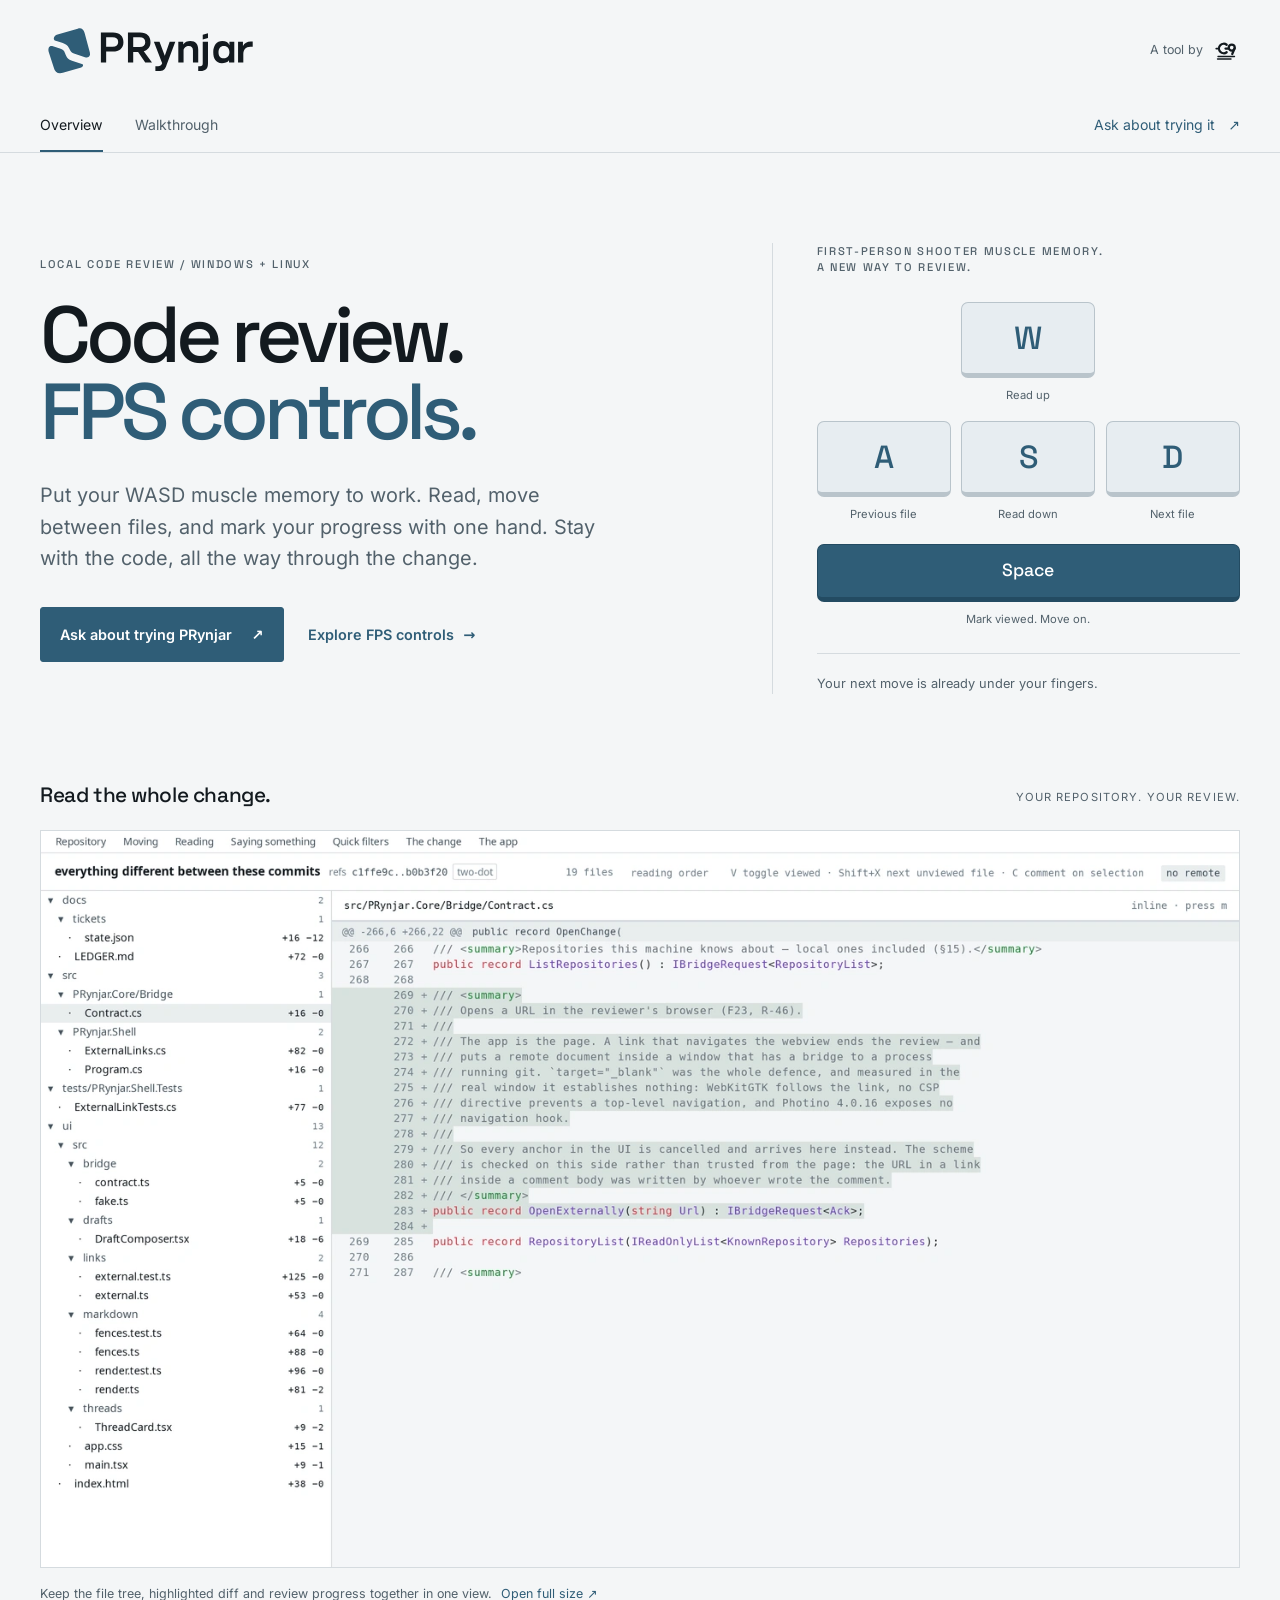
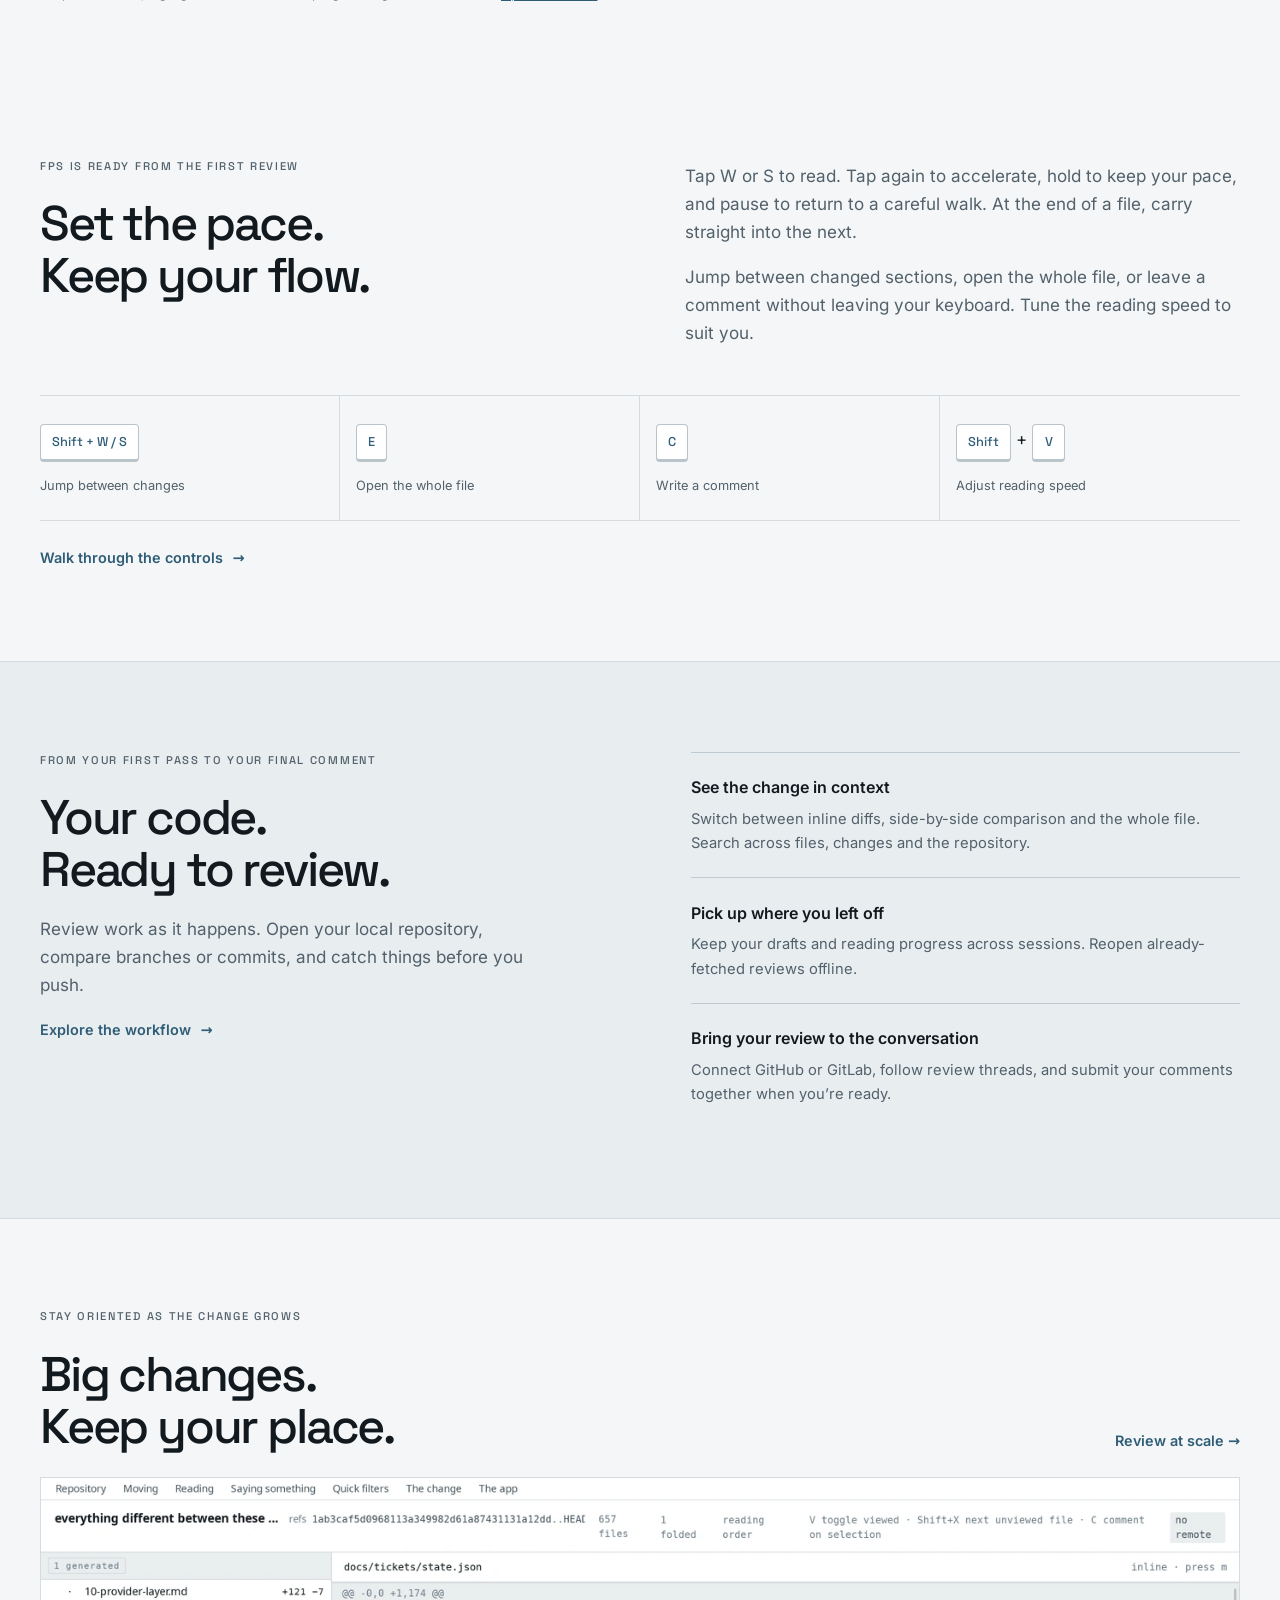
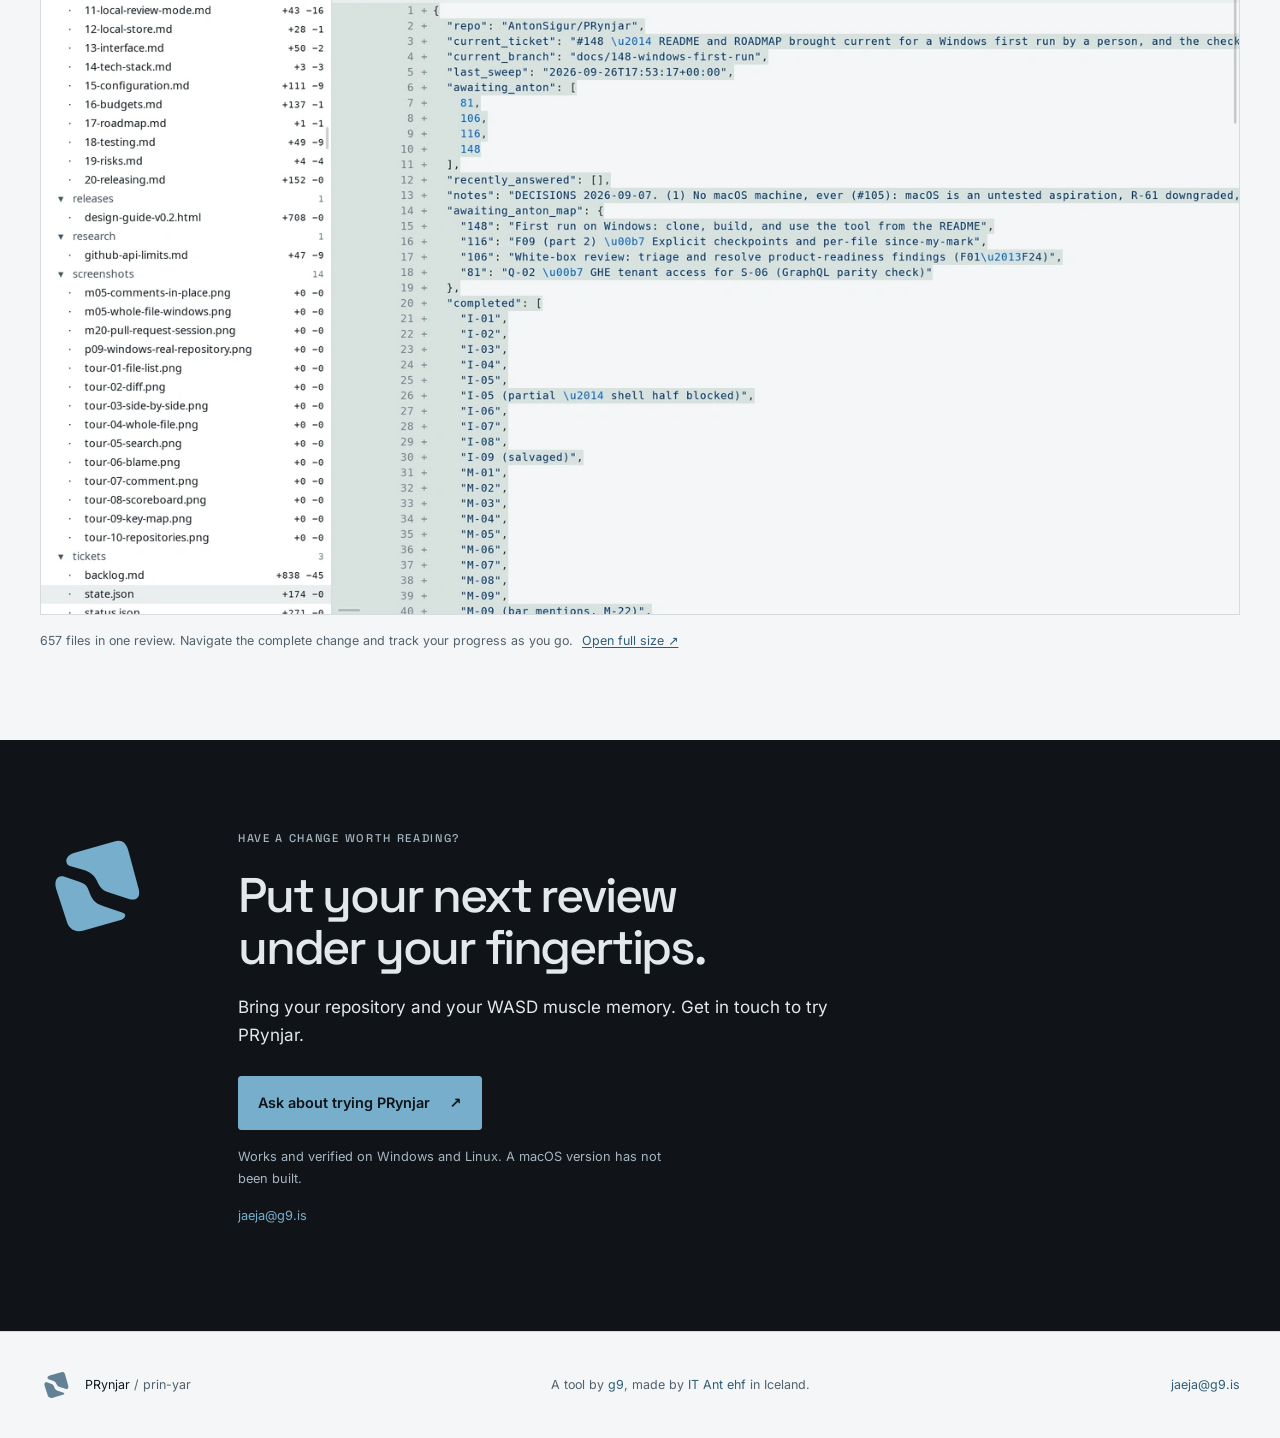
==== commit 95dd8b52: "publish: G9 static build (source aafdd6d25b12)" ====
--- a/prynjar/index.html
+++ b/prynjar/index.html
@@ -13,4 +13,4 @@
         }
       })();
     </script><!-- Open Graph --><meta property="og:type" content="website"><meta property="og:site_name" content="G9"><meta property="og:title" content="PRynjar — Code review. FPS controls. | g9"><meta property="og:description" content="Move through code with WASD and Space. PRynjar brings FPS controls to local code review, with adjustable reading speed, full-file context and lasting drafts. Windows and Linux."><meta property="og:url" content="https://g9.is/prynjar/"><meta property="og:image" content="https://g9.is/prynjar/og.png"><meta property="og:image:alt" content="PRynjar. Read the whole change. Local code review by g9."><!-- Twitter --><meta name="twitter:card" content="summary_large_image"><meta name="twitter:title" content="PRynjar — Code review. FPS controls. | g9"><meta name="twitter:description" content="Move through code with WASD and Space. PRynjar brings FPS controls to local code review, with adjustable reading speed, full-file context and lasting drafts. Windows and Linux."><meta name="twitter:image" content="https://g9.is/prynjar/og.png"><meta name="twitter:image:alt" content="PRynjar. Read the whole change. Local code review by g9."><link rel="sitemap" href="/sitemap-index.xml"><link rel="stylesheet" href="/assets/index.BQxhFFnc.css">
-<link rel="stylesheet" href="/assets/index.4RNwja1i.css"></head> <body> <a class="skip-link" href="#main">Skip to content</a>  <header class="pr-header"> <div class="pr-container pr-header-inner"> <a class="pr-brand" href="/prynjar/" aria-label="PRynjar overview"> <img class="pr-lockup" src="/prynjar/brand/lockup.svg" width="224" height="60" alt="PRynjar"> <img class="pr-compact-mark" src="/products/prynjar.svg" width="44" height="44" alt="PRynjar"> </a> <a class="pr-parent" href="/" aria-label="G9 home"><span>A tool by</span><svg class="wordmark " width="25" height="25" viewBox="0 0 100 100" role="img" aria-label="G9" fill="none" xmlns="http://www.w3.org/2000/svg"> <g stroke="currentColor" stroke-linecap="round" stroke-linejoin="round"> <g stroke-width="9"> <path d="M46.7 27 A19 19 0 1 0 46.7 57"></path> <path d="M54 42 L42 42"></path> </g> <g stroke-width="9"> <circle cx="67" cy="38" r="12"></circle> <path d="M78.6 40.9 L69 64"></path> </g> <g stroke-width="5.25"> <path d="M12 74 L78 74"></path> <path d="M10 84 L64 84"></path> </g> <g stroke-width="7"> <path d="M5 42 L11 42"></path> </g> </g> </svg></a> </div> <nav class="pr-container pr-nav" aria-label="PRynjar"> <a href="/prynjar/" aria-current="page">Overview</a><a href="/prynjar/workflow/">Walkthrough</a> <a class="pr-nav-contact" href="/prynjar/#try">Ask about trying it <span aria-hidden="true">↗</span></a> </nav> </header> <main id="main" tabindex="-1"> <section class="pr-container pr-hero" aria-labelledby="headline"> <div class="pr-hero-copy"> <p class="pr-kicker">Local code review / Windows + Linux</p> <h1 id="headline">Code review.<br><em>FPS controls.</em></h1> <p class="pr-lede">Put your WASD muscle memory to work. Read, move between files, and mark your progress with one hand. Stay with the code, all the way through the change.</p> <div class="pr-actions"> <a class="pr-button" href="mailto:jaejae@g9.is?subject=Trying%20PRynjar">Ask about trying PRynjar <span aria-hidden="true">↗</span></a> <a class="pr-text-link" href="/prynjar/workflow/#keyboard">Explore FPS controls <span aria-hidden="true">→</span></a> </div> </div> <aside class="pr-fps" aria-label="FPS keyboard controls"> <p class="pr-kicker">First-person shooter muscle memory.<br>A new way to review.</p> <dl class="pr-keyboard"> <div class="pr-key-w"><dt><kbd>W</kbd></dt><dd>Read up</dd></div> <div class="pr-key-a"><dt><kbd>A</kbd></dt><dd>Previous file</dd></div> <div class="pr-key-s"><dt><kbd>S</kbd></dt><dd>Read down</dd></div> <div class="pr-key-d"><dt><kbd>D</kbd></dt><dd>Next file</dd></div> <div class="pr-key-space"><dt><kbd>Space</kbd></dt><dd>Mark viewed. Move on.</dd></div> </dl> <p class="pr-fps-line">Your next move is already under your fingers.</p> </aside> </section> <section class="pr-container pr-product-view" aria-labelledby="view-title"> <div class="pr-section-line"><h2 id="view-title">Read the whole change.</h2><span>Your repository. Your review.</span></div> <figure class="pr-shot"> <a class="pr-shot-image" href="/assets/tour-02-diff.sUA-A8cJ.png" aria-label="Open full-size screenshot: PRynjar’s 19-file change tree beside a highlighted C# diff, with the menu bar and keyboard hints"> <img src="/assets/tour-02-diff.sUA-A8cJ_Z2rB0U1.webp" srcset="/assets/tour-02-diff.sUA-A8cJ_2p5Kxu.webp 700w, /assets/tour-02-diff.sUA-A8cJ_Z1NSpfc.webp 1400w, /assets/tour-02-diff.sUA-A8cJ_Z1UMCbw.webp 2100w, /assets/tour-02-diff.sUA-A8cJ_Z2rB0U1.webp 2800w" alt="PRynjar’s 19-file change tree beside a highlighted C# diff, with the menu bar and keyboard hints" sizes="(max-width: 760px) 1400px, (max-width: 1320px) 92vw, 1240px" loading="eager" fetchpriority="high" decoding="async" width="2800" height="1720"> </a> <figcaption> <span>Keep the file tree, highlighted diff and review progress together in one view. <a href="/assets/tour-02-diff.sUA-A8cJ.png">Open full size ↗</a></span> </figcaption> </figure> <p class="pr-mobile-hint">Swipe the image to read the interface, or open it at full size.</p> </section> <section class="pr-container pr-section" aria-labelledby="keyboard-title"> <div class="pr-split"> <div><p class="pr-kicker">FPS is ready from the first review</p><h2 id="keyboard-title">Set the pace.<br>Keep your flow.</h2></div> <div><p>Tap W or S to read. Tap again to accelerate, hold to keep your pace, and pause to return to a careful walk. At the end of a file, carry straight into the next.</p><p>Jump between changed sections, open the whole file, or leave a comment without leaving your keyboard. Tune the reading speed to suit you.</p></div> </div> <dl class="pr-key-strip"> <div><dt><kbd>Shift + W / S</kbd></dt><dd>Jump between changes</dd></div> <div><dt><kbd>E</kbd></dt><dd>Open the whole file</dd></div> <div><dt><kbd>C</kbd></dt><dd>Write a comment</dd></div> <div><dt><kbd>Shift</kbd> + <kbd>V</kbd></dt><dd>Adjust reading speed</dd></div> </dl> <a class="pr-text-link" href="/prynjar/workflow/#keyboard">Walk through the controls <span aria-hidden="true">→</span></a> </section> <section class="pr-capabilities" aria-labelledby="capabilities-title"> <div class="pr-container pr-capabilities-grid"> <div> <p class="pr-kicker">From your first pass to your final comment</p> <h2 id="capabilities-title">Your code.<br>Ready to review.</h2> <p>Review work as it happens. Open your local repository, compare branches or commits, and catch things before you push.</p> <a class="pr-text-link" href="/prynjar/workflow/">Explore the workflow <span aria-hidden="true">→</span></a> </div> <dl class="pr-capability-list"> <div><dt>See the change in context</dt><dd>Switch between inline diffs, side-by-side comparison and the whole file. Search across files, changes and the repository.</dd></div> <div><dt>Pick up where you left off</dt><dd>Keep your drafts and reading progress across sessions. Reopen already-fetched reviews offline.</dd></div> <div><dt>Bring your review to the conversation</dt><dd>Connect GitHub or GitLab, follow review threads, and submit your comments together when you’re ready.</dd></div> </dl> </div> </section> <section class="pr-container pr-section pr-scale-section" aria-labelledby="scale-title"> <div class="pr-section-line"><div><p class="pr-kicker">Stay oriented as the change grows</p><h2 id="scale-title">Big changes.<br>Keep your place.</h2></div><a class="pr-text-link" href="/prynjar/workflow/#scale">Review at scale →</a></div> <figure class="pr-shot"> <a class="pr-shot-image" href="/assets/tour-13-scale.ChLCrhIO.png" aria-label="Open full-size screenshot: PRynjar displaying a 657-file review with the file tree and selected file"> <img src="/assets/tour-13-scale.ChLCrhIO_Z21K71v.webp" srcset="/assets/tour-13-scale.ChLCrhIO_Z18NQLH.webp 700w, /assets/tour-13-scale.ChLCrhIO_2etzT4.webp 1400w, /assets/tour-13-scale.ChLCrhIO_RWELT.webp 2100w, /assets/tour-13-scale.ChLCrhIO_Z21K71v.webp 2800w" alt="PRynjar displaying a 657-file review with the file tree and selected file" sizes="(max-width: 760px) 1400px, (max-width: 1320px) 92vw, 1240px" loading="lazy" fetchpriority="auto" decoding="async" width="2800" height="1720"> </a> <figcaption> <span>657 files in one review. Navigate the complete change and track your progress as you go. <a href="/assets/tour-13-scale.ChLCrhIO.png">Open full size ↗</a></span> </figcaption> </figure> </section> <section class="pr-contact" id="try" aria-labelledby="try-title"><div class="pr-container pr-contact-inner"> <img src="/prynjar/brand/icon-dark.svg" width="112" height="112" alt=""> <div><p class="pr-kicker">Have a change worth reading?</p><h2 id="try-title">Put your next review<br>under your fingertips.</h2><p>Bring your repository and your WASD muscle memory. Get in touch to try PRynjar.</p><a class="pr-button" href="mailto:jaejae@g9.is?subject=Trying%20PRynjar">Ask about trying PRynjar <span aria-hidden="true">↗</span></a><p class="pr-small">Works and verified on Windows and Linux. A macOS version has not been built.</p><p class="pr-small"><a href="mailto:jaejae@g9.is?subject=Trying%20PRynjar">jaejae@g9.is</a></p></div> </div></section> </main> <footer class="pr-footer"> <div class="pr-container pr-footer-inner"> <div><img src="/products/prynjar.svg" width="32" height="32" alt=""><span>PRynjar <span class="pr-muted">/ prin-yar</span></span></div> <p>A tool by <a href="/">g9</a>, made by <a href="https://itant.is">IT Ant ehf</a> in Iceland.</p> <a href="mailto:jaejae@g9.is">jaejae@g9.is</a> </div> </footer>  </body></html>+<link rel="stylesheet" href="/assets/index.4RNwja1i.css"></head> <body> <a class="skip-link" href="#main">Skip to content</a>  <header class="pr-header"> <div class="pr-container pr-header-inner"> <a class="pr-brand" href="/prynjar/" aria-label="PRynjar overview"> <img class="pr-lockup" src="/prynjar/brand/lockup.svg" width="224" height="60" alt="PRynjar"> <img class="pr-compact-mark" src="/products/prynjar.svg" width="44" height="44" alt="PRynjar"> </a> <a class="pr-parent" href="/" aria-label="G9 home"><span>A tool by</span><svg class="wordmark " width="25" height="25" viewBox="0 0 100 100" role="img" aria-label="G9" fill="none" xmlns="http://www.w3.org/2000/svg"> <g stroke="currentColor" stroke-linecap="round" stroke-linejoin="round"> <g stroke-width="9"> <path d="M46.7 27 A19 19 0 1 0 46.7 57"></path> <path d="M54 42 L42 42"></path> </g> <g stroke-width="9"> <circle cx="67" cy="38" r="12"></circle> <path d="M78.6 40.9 L69 64"></path> </g> <g stroke-width="5.25"> <path d="M12 74 L78 74"></path> <path d="M10 84 L64 84"></path> </g> <g stroke-width="7"> <path d="M5 42 L11 42"></path> </g> </g> </svg></a> </div> <nav class="pr-container pr-nav" aria-label="PRynjar"> <a href="/prynjar/" aria-current="page">Overview</a><a href="/prynjar/workflow/">Walkthrough</a> <a class="pr-nav-contact" href="/prynjar/#try">Ask about trying it <span aria-hidden="true">↗</span></a> </nav> </header> <main id="main" tabindex="-1"> <section class="pr-container pr-hero" aria-labelledby="headline"> <div class="pr-hero-copy"> <p class="pr-kicker">Local code review / Windows + Linux</p> <h1 id="headline">Code review.<br><em>FPS controls.</em></h1> <p class="pr-lede">Put your WASD muscle memory to work. Read, move between files, and mark your progress with one hand. Stay with the code, all the way through the change.</p> <div class="pr-actions"> <a class="pr-button" href="mailto:jaeja@g9.is?subject=Trying%20PRynjar">Ask about trying PRynjar <span aria-hidden="true">↗</span></a> <a class="pr-text-link" href="/prynjar/workflow/#keyboard">Explore FPS controls <span aria-hidden="true">→</span></a> </div> </div> <aside class="pr-fps" aria-label="FPS keyboard controls"> <p class="pr-kicker">First-person shooter muscle memory.<br>A new way to review.</p> <dl class="pr-keyboard"> <div class="pr-key-w"><dt><kbd>W</kbd></dt><dd>Read up</dd></div> <div class="pr-key-a"><dt><kbd>A</kbd></dt><dd>Previous file</dd></div> <div class="pr-key-s"><dt><kbd>S</kbd></dt><dd>Read down</dd></div> <div class="pr-key-d"><dt><kbd>D</kbd></dt><dd>Next file</dd></div> <div class="pr-key-space"><dt><kbd>Space</kbd></dt><dd>Mark viewed. Move on.</dd></div> </dl> <p class="pr-fps-line">Your next move is already under your fingers.</p> </aside> </section> <section class="pr-container pr-product-view" aria-labelledby="view-title"> <div class="pr-section-line"><h2 id="view-title">Read the whole change.</h2><span>Your repository. Your review.</span></div> <figure class="pr-shot"> <a class="pr-shot-image" href="/assets/tour-02-diff.sUA-A8cJ.png" aria-label="Open full-size screenshot: PRynjar’s 19-file change tree beside a highlighted C# diff, with the menu bar and keyboard hints"> <img src="/assets/tour-02-diff.sUA-A8cJ_Z2rB0U1.webp" srcset="/assets/tour-02-diff.sUA-A8cJ_2p5Kxu.webp 700w, /assets/tour-02-diff.sUA-A8cJ_Z1NSpfc.webp 1400w, /assets/tour-02-diff.sUA-A8cJ_Z1UMCbw.webp 2100w, /assets/tour-02-diff.sUA-A8cJ_Z2rB0U1.webp 2800w" alt="PRynjar’s 19-file change tree beside a highlighted C# diff, with the menu bar and keyboard hints" sizes="(max-width: 760px) 1400px, (max-width: 1320px) 92vw, 1240px" loading="eager" fetchpriority="high" decoding="async" width="2800" height="1720"> </a> <figcaption> <span>Keep the file tree, highlighted diff and review progress together in one view. <a href="/assets/tour-02-diff.sUA-A8cJ.png">Open full size ↗</a></span> </figcaption> </figure> <p class="pr-mobile-hint">Swipe the image to read the interface, or open it at full size.</p> </section> <section class="pr-container pr-section" aria-labelledby="keyboard-title"> <div class="pr-split"> <div><p class="pr-kicker">FPS is ready from the first review</p><h2 id="keyboard-title">Set the pace.<br>Keep your flow.</h2></div> <div><p>Tap W or S to read. Tap again to accelerate, hold to keep your pace, and pause to return to a careful walk. At the end of a file, carry straight into the next.</p><p>Jump between changed sections, open the whole file, or leave a comment without leaving your keyboard. Tune the reading speed to suit you.</p></div> </div> <dl class="pr-key-strip"> <div><dt><kbd>Shift + W / S</kbd></dt><dd>Jump between changes</dd></div> <div><dt><kbd>E</kbd></dt><dd>Open the whole file</dd></div> <div><dt><kbd>C</kbd></dt><dd>Write a comment</dd></div> <div><dt><kbd>Shift</kbd> + <kbd>V</kbd></dt><dd>Adjust reading speed</dd></div> </dl> <a class="pr-text-link" href="/prynjar/workflow/#keyboard">Walk through the controls <span aria-hidden="true">→</span></a> </section> <section class="pr-capabilities" aria-labelledby="capabilities-title"> <div class="pr-container pr-capabilities-grid"> <div> <p class="pr-kicker">From your first pass to your final comment</p> <h2 id="capabilities-title">Your code.<br>Ready to review.</h2> <p>Review work as it happens. Open your local repository, compare branches or commits, and catch things before you push.</p> <a class="pr-text-link" href="/prynjar/workflow/">Explore the workflow <span aria-hidden="true">→</span></a> </div> <dl class="pr-capability-list"> <div><dt>See the change in context</dt><dd>Switch between inline diffs, side-by-side comparison and the whole file. Search across files, changes and the repository.</dd></div> <div><dt>Pick up where you left off</dt><dd>Keep your drafts and reading progress across sessions. Reopen already-fetched reviews offline.</dd></div> <div><dt>Bring your review to the conversation</dt><dd>Connect GitHub or GitLab, follow review threads, and submit your comments together when you’re ready.</dd></div> </dl> </div> </section> <section class="pr-container pr-section pr-scale-section" aria-labelledby="scale-title"> <div class="pr-section-line"><div><p class="pr-kicker">Stay oriented as the change grows</p><h2 id="scale-title">Big changes.<br>Keep your place.</h2></div><a class="pr-text-link" href="/prynjar/workflow/#scale">Review at scale →</a></div> <figure class="pr-shot"> <a class="pr-shot-image" href="/assets/tour-13-scale.ChLCrhIO.png" aria-label="Open full-size screenshot: PRynjar displaying a 657-file review with the file tree and selected file"> <img src="/assets/tour-13-scale.ChLCrhIO_Z21K71v.webp" srcset="/assets/tour-13-scale.ChLCrhIO_Z18NQLH.webp 700w, /assets/tour-13-scale.ChLCrhIO_2etzT4.webp 1400w, /assets/tour-13-scale.ChLCrhIO_RWELT.webp 2100w, /assets/tour-13-scale.ChLCrhIO_Z21K71v.webp 2800w" alt="PRynjar displaying a 657-file review with the file tree and selected file" sizes="(max-width: 760px) 1400px, (max-width: 1320px) 92vw, 1240px" loading="lazy" fetchpriority="auto" decoding="async" width="2800" height="1720"> </a> <figcaption> <span>657 files in one review. Navigate the complete change and track your progress as you go. <a href="/assets/tour-13-scale.ChLCrhIO.png">Open full size ↗</a></span> </figcaption> </figure> </section> <section class="pr-contact" id="try" aria-labelledby="try-title"><div class="pr-container pr-contact-inner"> <img src="/prynjar/brand/icon-dark.svg" width="112" height="112" alt=""> <div><p class="pr-kicker">Have a change worth reading?</p><h2 id="try-title">Put your next review<br>under your fingertips.</h2><p>Bring your repository and your WASD muscle memory. Get in touch to try PRynjar.</p><a class="pr-button" href="mailto:jaeja@g9.is?subject=Trying%20PRynjar">Ask about trying PRynjar <span aria-hidden="true">↗</span></a><p class="pr-small">Works and verified on Windows and Linux. A macOS version has not been built.</p><p class="pr-small"><a href="mailto:jaeja@g9.is?subject=Trying%20PRynjar">jaeja@g9.is</a></p></div> </div></section> </main> <footer class="pr-footer"> <div class="pr-container pr-footer-inner"> <div><img src="/products/prynjar.svg" width="32" height="32" alt=""><span>PRynjar <span class="pr-muted">/ prin-yar</span></span></div> <p>A tool by <a href="/">g9</a>, made by <a href="https://itant.is">IT Ant ehf</a> in Iceland.</p> <a href="mailto:jaeja@g9.is">jaeja@g9.is</a> </div> </footer>  </body></html>
